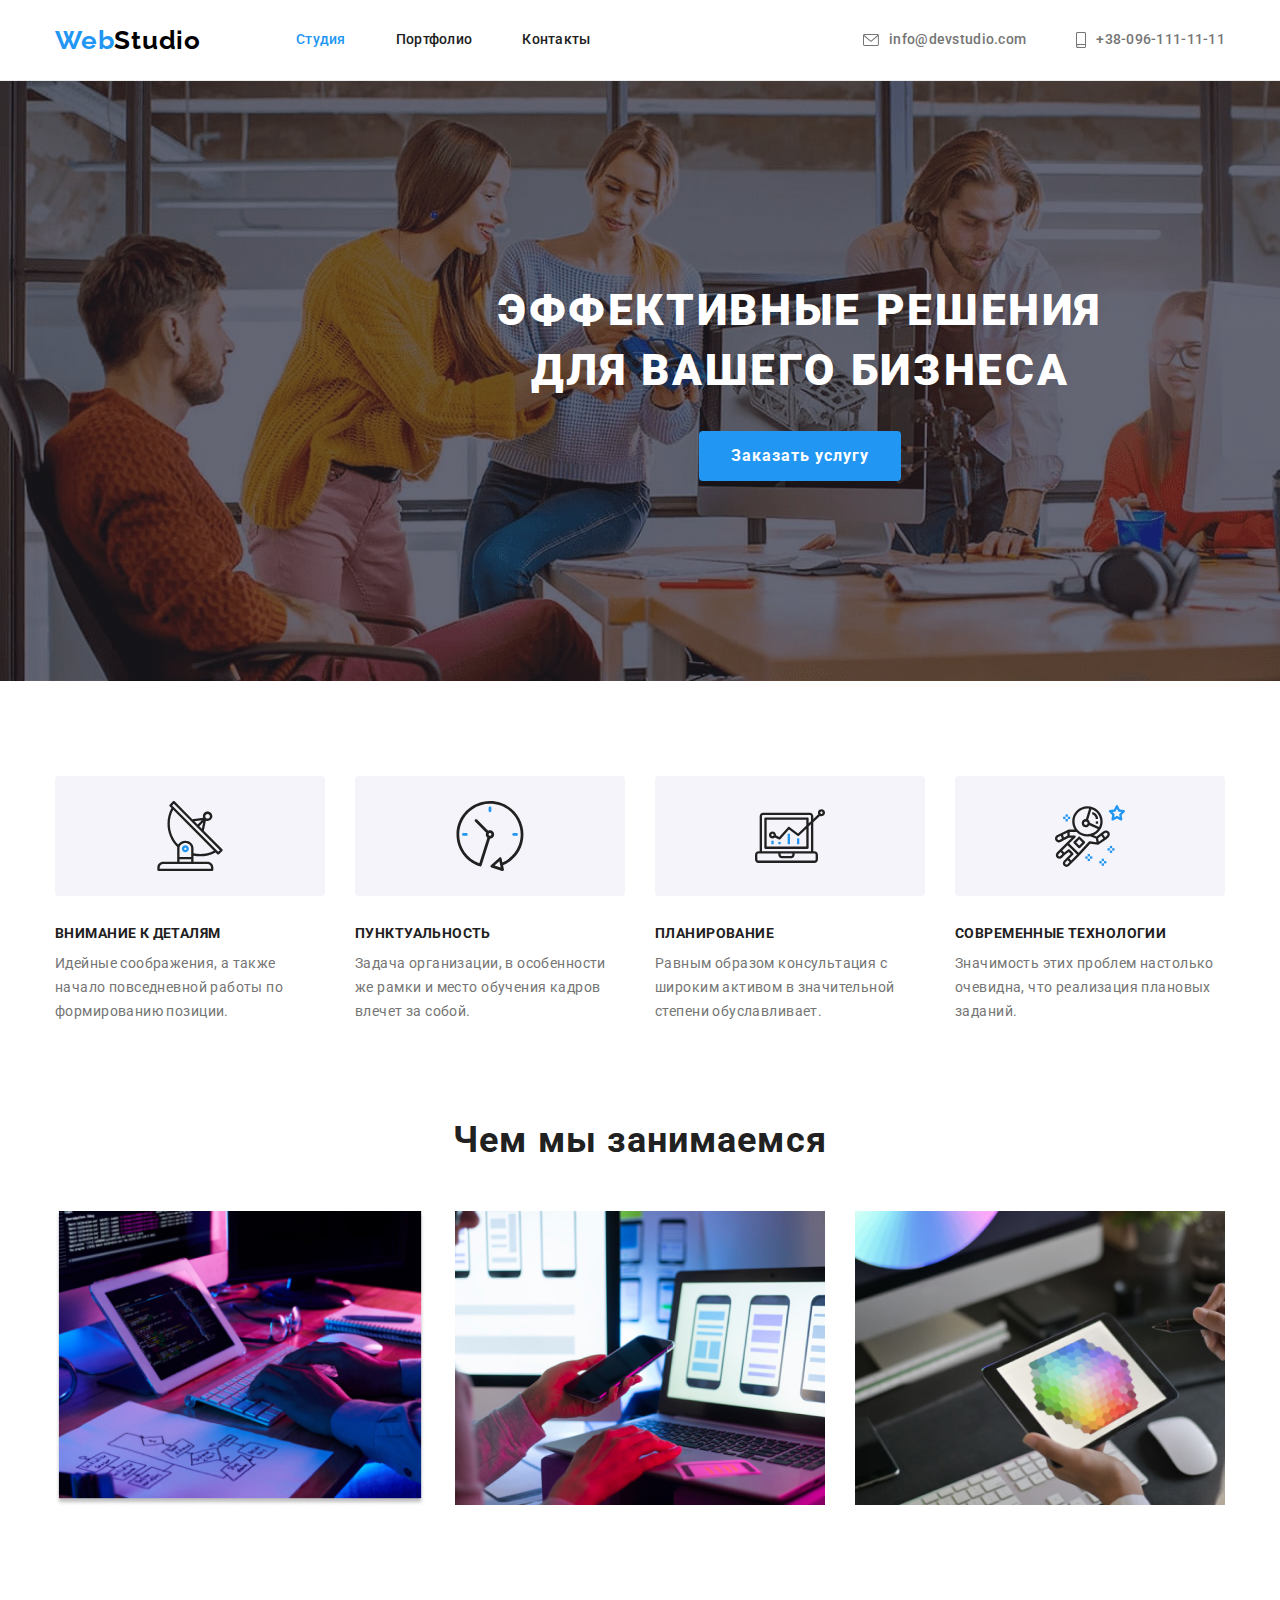
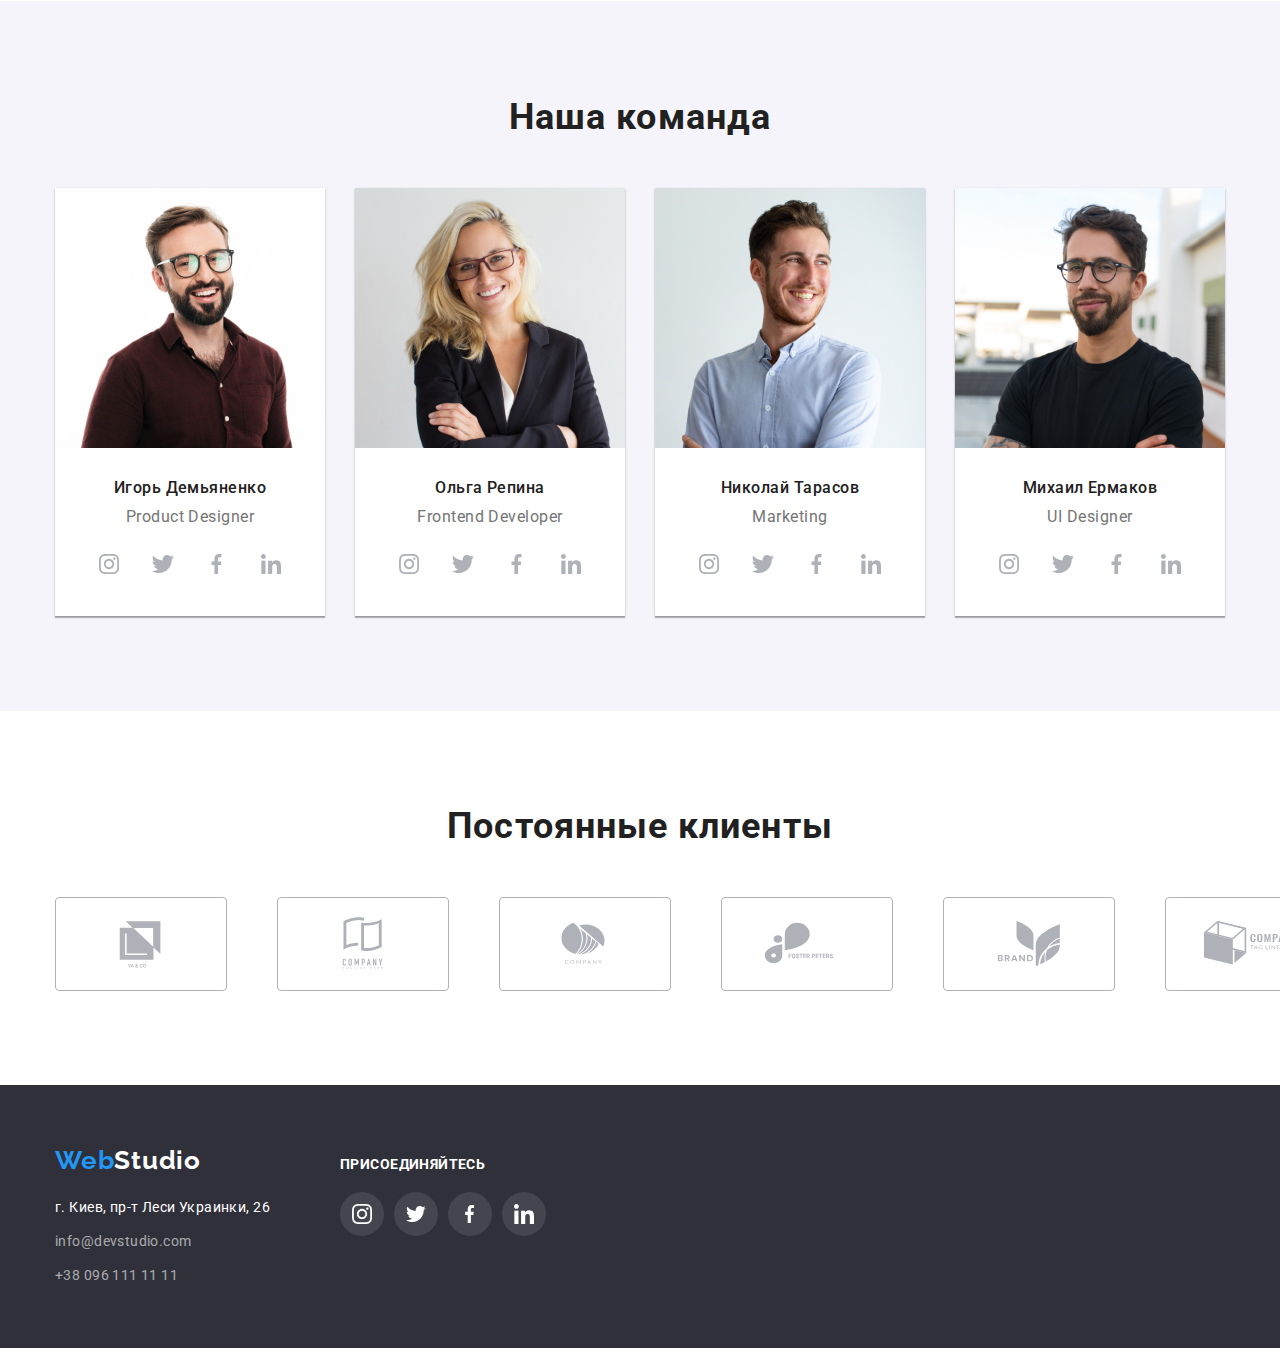
==== index.html @ 81ea701a "previous" ====
<!DOCTYPE html>
<html lang="ru">

<head>
    <meta charset="UTF-8" />
    <meta http-equiv="X-UA-Compatible" content="IE=edge" />
    <meta name="viewport" content="width=device-width, initial-scale-1.0" />

    <link rel="preconnect" href="https://fonts.googleapis.com">
    <link rel="preconnect" href="https://fonts.gstatic.com" crossorigin>
    <link href="https://fonts.googleapis.com/css2?family=Raleway:wght@700&family=Roboto:wght@400;500;700;900&display=swap"
        rel="stylesheet">

    <link rel="stylesheet" href="https://cdnjs.cloudflare.com/ajax/libs/modern-normalize/1.0.0/modern-normalize.min.css" />
    <link rel="stylesheet" href="./css/styles.css" />

    <title>WebStudio</title>
</head>

<body>
    <header class="container-nav">
        <!--Navigation-->
        <div class="container">
            <div class="flex-nav">
                <nav class="navigation">
                    <a class="header-logo link" href="./index.html" title="logo" target="_blank">
                        Web<span class="logo-second">Studio</span>
                    </a>
                    <ul class="header-menu list">
                        <li class="header-menu-item"><a class="header-menu-text link current" href="./index.html">
                                Студия
                            </a></li>
                        <li class="header-menu-item"><a class="header-menu-text link" href="./portfolio.html">
                                Портфолио
                            </a></li>
                        <li class="header-menu-item"><a class="header-menu-text link" href="#">
                                Контакты
                            </a></li>
                    </ul>
                </nav>
                <ul class="header-contacts list">
                    <li class="header-contacts-item">
                        <a class="header-contacts-item link" href="mailto:info@devstudio.com"> 
                            <svg class="header-contacts-item-img" height="12" width="16">
                            <use href="./images/icons/symbol-defs.svg#icon-post"></use>
                        </svg>
                            info@devstudio.com</a>
                    </li>
                    <li class="header-contacts-item">
                        <a class="header-contacts-item link" href="tell:+380961111111">
                            <svg class="header-contacts-item-img" height="16" width="10">
                            <use href="./images/icons/symbol-defs.svg#icon-smartphone"></use>
                        </svg>
                            +38-096-111-11-11</a>
                    </li>
                </ul>
            </div>
        </div>
    </header>

    <main>

        <!--First section-->
        <section class="first-section">
            <div class="container">
                <h1 class="main-title">
                    Эффективные решения для вашего бизнеса
                </h1>
                <div class="button-wrapper">
                    <button type="button" class="btn">Заказать услугу</button>
                </div>
            </div>
        </section>

        <!--Second section-->
        <section class="peculiarities">
            <div class="container-peculiarities container">
                <h2 class="visually-hidden">Особенности</h2>
                    <ul class="peculiarities-list list">
                        <li class="peculiarities-item">
                            <div class="peculiarities-item-fon">
                                <svg class="peculiarities-item-img" height="70" width="70">
                                    <use href="./images/icons/symbol-defs.svg#icon-group1-1"></use>
                                </svg>
                            </div>
                            <h3 class="peculiarities-item-title">Внимание к деталям</h3>
                            <p class="peculiarities-item-text">Идейные соображения, а также начало повседневной работы по формированию позиции.</p>
                        </li>
                        <li class="peculiarities-item">
                            <div class="peculiarities-item-fon">
                                <svg class="peculiarities-item-img" height="70" width="70">
                                    <use href="./images/icons/symbol-defs.svg#icon-group1-2"></use>
                                </svg>
                            </div>
                            <h3 class="peculiarities-item-title">Пунктуальность</h3>
                            <p class="peculiarities-item-text">Задача организации, в особенности же рамки и место обучения кадров влечет за собой.</p>
                        </li>
                        <li class="peculiarities-item">
                            <div class="peculiarities-item-fon">
                                <svg class="peculiarities-item-img" height="70" width="70">
                                    <use href="./images/icons/symbol-defs.svg#icon-group1-3"></use>
                                </svg>
                            </div>
                            <h3 class="peculiarities-item-title">Планирование</h3>
                            <p class="peculiarities-item-text">Равным образом консультация с широким активом в значительной степени обуславливает.</p>
                        </li>
                        <li class="peculiarities-item">
                            <div class="peculiarities-item-fon">
                                <svg class="peculiarities-item-img" height="70" width="70">
                                    <use href="./images/icons/symbol-defs.svg#icon-group1-4"></use>
                                </svg>
                            </div>
                            <h3 class="peculiarities-item-title">Современные технологии</h3>
                            <p class="peculiarities-item-text">Значимость этих проблем настолько очевидна, что реализация плановых заданий.</p>
                        </li>
                    </ul>
            </div>
        </section> 

        <!--Third section-->
        <section class="activity">
            <div class="container-activity container">
                <h2 class="activity-title">
                    Чем мы занимаемся
                </h2>
                <ul class="activity-list list">
                    <li class="activity-item"><img class="activity-item-img" src="./images/box1.jpg" alt="Разработка програмного обезпечения" width="370"></li>
                    <li class="activity-item"><img class="activity-item-img" src="./images/box2.jpg" alt="Разработка дизайна для мобильного приложения" width="370"></li>
                    <li class="activity-item"><img class="activity-item-img" src="./images/box3.jpg" alt="Работа с палитрой цветов" width="370"></li>
                </ul>
            </div>
        </section>

        <!--Forth section-->
        <section class="team">
            <div class="container-team container">
                <h2 class="team-title">
                    Наша команда
                </h2>
                <ul class="team-list list">
                    <li class="team-item">
                        <img class="team-item-img" src="./images/img0.jpg" alt="Игорь Демьяненко - Product Designer" width="270">
                        <div class="team-item-text">
                            <h3 class="team-item-name">Игорь Демьяненко</h3>
                            <p class="team-item-job" lang="en">Product Designer</p>
                            <ul class="team-item-soc-list list">
                                <li class="team-item-soc-item">
                                    <a class="team-item-soc-link link" href="">
                                        <svg class="team-item-soc-icon" widht="20" height="20">
                                            <use href="./images/icons/symbol-defs.svg#icon-instagram"></use>
                                        </svg>
                                    </a>
                                </li>
                                <li class="team-item-soc-item">
                                    <a class="team-item-soc-link link" href="">
                                        <svg class="team-item-soc-icon" widht="20" height="20">
                                            <use href="./images/icons/symbol-defs.svg#icon-twitter"></use>
                                        </svg>
                                    </a>
                                </li>
                                <li class="team-item-soc-item">
                                    <a class="team-item-soc-link link" href="">
                                        <svg class="team-item-soc-icon" widht="20" height="20">
                                            <use href="./images/icons/symbol-defs.svg#icon-facebook"></use>
                                        </svg>
                                    </a>
                                </li>
                                <li class="team-item-soc-item">
                                    <a class="team-item-soc-link link" href="">
                                        <svg class="team-item-soc-icon" widht="20" height="20">
                                            <use href="./images/icons/symbol-defs.svg#icon-linkedin"></use>
                                        </svg>
                                    </a>
                                </li>
                            </ul>  
                        </div>
                    </li>
                    <li class="team-item">
                        <img class="team-item-img" src="./images/img1.jpg" alt="Ольга Репина - Frontend Developer" width="270">
                        <div class="team-item-text">
                            <h3 class="team-item-name">Ольга Репина</h3>
                            <p class="team-item-job" lang="en">Frontend Developer</p>
                            <ul class="team-item-soc-list list">
                                <li class="team-item-soc-item">
                                    <a class="team-item-soc-link link" href="">
                                        <svg class="team-item-soc-icon" widht="20" height="20">
                                            <use href="./images/icons/symbol-defs.svg#icon-instagram"></use>
                                        </svg>
                                    </a>
                                </li>
                                <li class="team-item-soc-item">
                                    <a class="team-item-soc-link link" href="">
                                        <svg class="team-item-soc-icon" widht="20" height="20">
                                            <use href="./images/icons/symbol-defs.svg#icon-twitter"></use>
                                        </svg>
                                    </a>
                                </li>
                                <li class="team-item-soc-item">
                                    <a class="team-item-soc-link link" href="">
                                        <svg class="team-item-soc-icon" widht="20" height="20">
                                            <use href="./images/icons/symbol-defs.svg#icon-facebook"></use>
                                        </svg>
                                    </a>
                                </li>
                                <li class="team-item-soc-item">
                                    <a class="team-item-soc-link link" href="">
                                        <svg class="team-item-soc-icon" widht="20" height="20">
                                            <use href="./images/icons/symbol-defs.svg#icon-linkedin"></use>
                                        </svg>
                                    </a>
                                </li>
                            </ul>
                        </div>
                    </li>
                    <li class="team-item">
                        <img class="team-item-img" src="./images/img2.jpg" alt="Николай Тарасов - Marketing" width="270">
                        <div class="team-item-text">
                            <h3 class="team-item-name">Николай Тарасов</h3>
                            <p class="team-item-job" lang="en">Marketing</p>
                            <ul class="team-item-soc-list list">
                                <li class="team-item-soc-item">
                                    <a class="team-item-soc-link link" href="">
                                        <svg class="team-item-soc-icon" widht="20" height="20">
                                            <use href="./images/icons/symbol-defs.svg#icon-instagram"></use>
                                        </svg>
                                    </a>
                                </li>
                                <li class="team-item-soc-item">
                                    <a class="team-item-soc-link link" href="">
                                        <svg class="team-item-soc-icon" widht="20" height="20">
                                            <use href="./images/icons/symbol-defs.svg#icon-twitter"></use>
                                        </svg>
                                    </a>
                                </li>
                                <li class="team-item-soc-item">
                                    <a class="team-item-soc-link link" href="">
                                        <svg class="team-item-soc-icon" widht="20" height="20">
                                            <use href="./images/icons/symbol-defs.svg#icon-facebook"></use>
                                        </svg>
                                    </a>
                                </li>
                                <li class="team-item-soc-item">
                                    <a class="team-item-soc-link link" href="">
                                        <svg class="team-item-soc-icon" widht="20" height="20">
                                            <use href="./images/icons/symbol-defs.svg#icon-linkedin"></use>
                                        </svg>
                                    </a>
                                </li>
                            </ul>
                        </div>
                    </li>
                    <li class="team-item">
                        <img class="team-item-img" src="./images/img3.jpg" alt="Михаил Ермаков - UI Designer" width="270">
                        <div class="team-item-text">
                            <h3 class="team-item-name">Михаил Ермаков</h3>
                            <p class="team-item-job" lang="en">UI Designer</p>
                            <ul class="team-item-soc-list list">
                                <li class="team-item-soc-item">
                                    <a class="team-item-soc-link link" href="">
                                        <svg class="team-item-soc-icon" widht="20" height="20">
                                            <use href="./images/icons/symbol-defs.svg#icon-instagram"></use>
                                        </svg>
                                    </a>
                                </li>
                                <li class="team-item-soc-item">
                                    <a class="team-item-soc-link link" href="">
                                        <svg class="team-item-soc-icon" widht="20" height="20">
                                            <use href="./images/icons/symbol-defs.svg#icon-twitter"></use>
                                        </svg>
                                    </a>
                                </li>
                                <li class="team-item-soc-item">
                                    <a class="team-item-soc-link link" href="">
                                        <svg class="team-item-soc-icon" widht="20" height="20">
                                            <use href="./images/icons/symbol-defs.svg#icon-facebook"></use>
                                        </svg>
                                    </a>
                                </li>
                                <li class="team-item-soc-item">
                                    <a class="team-item-soc-link link" href="">
                                        <svg class="team-item-soc-icon" widht="20" height="20">
                                            <use href="./images/icons/symbol-defs.svg#icon-linkedin"></use>
                                        </svg>
                                    </a>
                                </li>
                            </ul>
                        </div>
                    </li>
                </ul>
            </div>
        </section>

        <!--Fifth dection-->
        <section class="clients">
            <div class="container-clients container">
                <h2 class="team-title">Постоянные клиенты</h2>
                <ul class="clients-list list">
                    <li class="clients-list-item">
                        <a class="clients-list-div" href="#">
                            <svg class="clients-list-img" width="106" height="60" >
                                <use href="./images/icons/symbol-defs.svg#icon-group2-1"></use>
                            </svg>
                        </a>
                    </li>
                    <li class="clients-list-item">
                        <a class="clients-list-div" href="#">
                            <svg class="clients-list-img" width="106" height="60">
                                <use href="./images/icons/symbol-defs.svg#icon-group2-2"></use>
                            </svg>
                        </a>
                    </li>
                    <li class="clients-list-item">
                        <a class="clients-list-div" href="#">
                            <svg class="clients-list-img" width="106" height="60">
                                <use href="./images/icons/symbol-defs.svg#icon-group2-3"></use>
                            </svg>
                        </a>
                    </li>
                    <li class="clients-list-item">
                        <a class="clients-list-div" href="#">
                            <svg class="clients-list-img" width="106" height="60">
                                <use href="./images/icons/symbol-defs.svg#icon-group2-4"></use>
                            </svg>
                        </a>
                    </li>
                    <li class="clients-list-item">
                        <a class="clients-list-div" href="#">
                            <svg class="clients-list-img" width="106" height="60">
                                <use href="./images/icons/symbol-defs.svg#icon-group2-5"></use>
                            </svg>
                        </a>
                    </li>
                    <li class="clients-list-item">
                        <a class="clients-list-div" href="#">
                            <svg class="clients-list-img" width="106" height="60">
                                <use href="./images/icons/symbol-defs.svg#icon-group2-6"></use>
                            </svg>
                        </a>
                    </li>
                </ul>
            </div>
        </section>
    </main>

    <footer class="footer">
        <div class="container-footer container">
            <div class="footer-main">
                <a class="footer-logo link" href="index.html" title="logo" target="_blank">Web<span class="logo-second-footer link">Studio</span> </a>
                <address class="footer-list">
                    <p class="footer-address">г. Киев, пр-т Леси Украинки, 26</p>
                    <ul class="footer-contacts list">
                        <li  class="footer-contacts-item"><a class="footer-contacts-item-text link" href="mailto:info@devstudio.com">info@devstudio.com</a></li>
                        <li  class="footer-contacts-item"><a class="footer-contacts-item-text link" href="tell:+380961111111">+38 096 111 11 11</a></li>
                    </ul>
                </address>
            </div>
            <div class="footer-social">
                <p class="footer-social-title">присоединяйтесь</p>
                <ul class="footer-soc-list list">
                    <li class="footer-soc-item">
                        <a class="footer-soc-link link" href="#">
                            <svg class="footer-soc-icon" width="20" height="20">
                                <use href="./images/icons/symbol-defs.svg#icon-instagram"></use>
                            </svg>
                        </a>
                    </li>
                    <li class="footer-soc-item">
                        <a class="footer-soc-link link" href="#">
                            <svg class="footer-soc-icon" width=" 20" height="20">
                                        <use href=" ./images/icons/symbol-defs.svg#icon-twitter"></use>
                            </svg>
                        </a>
                    </li>
                    <li class="footer-soc-item">
                        <a class="footer-soc-link link" href="">
                            <svg class="footer-soc-icon" width="10" height="20">
                                <use href="./images/icons/symbol-defs.svg#icon-facebook"></use>
                            </svg>
                        </a>
                    </li>
                    <li class="footer-soc-item">
                        <a class="footer-soc-link link" href="">
                            <svg class="footer-soc-icon" width="20" height="20">
                                <use href="./images/icons/symbol-defs.svg#icon-linkedin"></use>
                            </svg>
                        </a>
                    </li>
                </ul>
            </div>
        </div>
    </footer>

</body>
</html>
---- css/styles.css ----
:root {
  --focus-color-blue: #2196F3;
  --color-dark-212121: #212121;
  --color-grey-757575: #757575;
  --color-blak-000000: #000;
  --color-dark-2f303a: #2F303A;
  --color-white-ffffff: #fff;
  --color-light-f5f4fa: #F5F4FA;
  --color-lifgt-rgba: rgba(255, 255, 255, 0.6);

}

body {
  font-family: Roboto, sans-serif;
  font-size: 14px;
  color: var(--color-dark-212121);
  background-color: var(--color-white-ffffff);
}

*,
*::before,
*::after {
  box-sizing: border-box;
}

.link {
  text-decoration: none;
  font-family: inherit;
  display: inline-block;
}

.list {
  list-style: none;
  padding-inline-start: 0;
  margin: 0;
}

.visually-hidden {
  position: absolute;
  white-space: nowrap;
  width: 1px;
  height: 1px;
  overflow: hidden;
  border: 0;
  padding: 0;
  clip: rect(0 0 0 0);
  clip-path: inset(50%);
  margin: -1px;
}

.container {
  width: 1200px;
  padding-left: 15px;
  padding-right: 15px;
  margin: 0 auto;
}

/* ---header---*/

.container-nav {
  border-bottom: 1px solid rgba(236, 236, 236, 1);
}

.flex-nav {
  height: 80px;
  display: flex;
  flex-direction: row;
  justify-content: space-between;
}

.navigation {
  display: flex;
  flex-direction: row;
  justify-content: space-evenly;
  align-items: center;
}

.header-logo {
  font-family: "Raleway", sans-serif;
  font-weight: 700;
  font-size: 26px;
  line-height: 1.19;
  letter-spacing: 0.03em;
  color: var(--focus-color-blue);

  padding: 24px 0;
  margin-right: 95px;
}

.logo-second,
.logo-second-footer {
  font-family: "Raleway", sans-serif;
  font-weight: 700;
  font-size: 26px;
  line-height: 1.19;
  letter-spacing: 0.03em;
  color: var(--color-blak-000000);
}

.header-menu {
  display: flex;
}

.header-menu-item {
  margin-left: 50px;

}

.header-menu-item:first-child {
  margin-left: 0;
}

.header-menu-text {
  font-weight: 500;
  font-size: 14px;
  line-height: 1.14;
  letter-spacing: 0.02em;
  color: var(--color-dark-212121);
  padding: 32px 0;
}

.header-contacts {
  display: flex;
  align-items: center;
}

.header-contacts-item {
  font-weight: 500;
  font-size: 14px;
  line-height: 1.14;
  letter-spacing: 0.02em;
  color: var(--color-grey-757575);
  padding: 32px 0;;

  flex-direction: row;
  justify-content: end;
  margin-right: 50px;
  /* padding-bottom: 0; */
}

.header-contacts-item:last-child {
  margin-right: 0;
  display: flex;
  flex-direction: row;
  align-items: center;
}

.current {
  color: var(--focus-color-blue);
}

.header-contacts-item:hover,
.header-contacts-item:focus,
.header-menu-text:hover,
.header-menu-text:focus {
  color: var(--focus-color-blue);
}

.header-contacts-item-img{
  /* display: inline-block; */
  fill: currentColor;
  margin-right: 10px;
}


/* ---first section---*/
.first-section {
  width: 1600px;
  background-color: var(--color-dark-2f303a);
  background-image: linear-gradient(
    rgba(47, 48, 58, 0.4), 
    rgba(47, 48, 58, 0.4)),
    url('../images/background.jpg');
  background-repeat: no-repeat;
  background-position: center;
  background-size: cover; 
  padding: 200px 0; 
  margin: 0 auto;
  flex-grow: 1; 
}

.main-title {
  font-weight: 900;
  font-size: 44px;
  line-height: 1.36;
  text-align: center;
  letter-spacing: 0.06em;
  text-transform: uppercase;
  color: var(--color-white-ffffff);
  width: 700px;

  margin: 0 auto;
  margin-bottom: 30px;
}

.button-wrapper {
  display: flex;
  justify-content: center;
}

.btn {
  background-color: var(--focus-color-blue);
  color: var(--color-white-ffffff);
  font-family: Roboto;
  font-weight: 700;
  font-size: 16px;
  line-height: 1.88;
  align-items: center;
  text-align: center;
  letter-spacing: 0.06em;
  cursor: pointer;
  min-width: 200px;
  border: transparent;
  border-radius: 4px;

  padding: 10px 32px;
}

/* ---second section---*/

.peculiarities {
  padding-top: 95px;
  padding-bottom: 95px;

}

/*.container-peculiarities {

}*/

.peculiarities-list {
  margin: 0;
  padding: 0;
  display: flex;
}

.peculiarities-item {
  width: 270px;
  margin-right: 30px;
}

.peculiarities-item:last-child {
  margin-right: 0;
}

.peculiarities-item-fon{
  width: 270px;
  height: 120px;
  background: #F5F4FA;
  border-radius: 4px;
  margin-bottom: 30px;
  display: flex;
  justify-content: center;
  align-items: center;
}

.peculiarities-item-img{
  fill: var(--color-dark-212121);
}

.peculiarities-item-title {
  font-weight: 700;
  font-size: 14px;
  line-height: 1.14;
  letter-spacing: 0.03em;
  text-transform: uppercase;
  margin-bottom: 10px;
  margin-top: 0;
}

.peculiarities-item-text {
  font-size: 14px;
  line-height: 1.71;
  letter-spacing: 0.03em;
  color: var(--color-grey-757575);
  margin: 0;
}

/* ---third section---*/

.activity {
  padding-top: 95px;
  padding-bottom: 95px;
  padding-top: 0;
}

/*.container-activity{

}*/

.activity-title {
  font-weight: 700;
  font-size: 36px;
  line-height: 42px;
  text-align: center;
  letter-spacing: 0.03em;

  margin-top: 0;
  margin-bottom: 50px;
}

.activity-list {
  margin: 0;
  padding: 0;
  display: flex;
}

.activity-item {
  width: 370px;
  margin-right: 30px;
}

.activity-item:last-child {
  margin-right: 0;
}

.activity-item-img {
  display: block;
  max-width: 100%;
  height: auto;
}

/* ---forth section---*/

.team {
  background-color: var(--color-light-f5f4fa);
  padding-top: 95px;
  padding-bottom: 95px;
}

/* .container-team{
  
} */

.team-title {
  font-weight: 700;
  font-size: 36px;
  line-height: 1.17;
  text-align: center;
  letter-spacing: 0.03em;

  margin: 0 auto;
  margin-bottom: 50px;
}

.team-list {
  padding-inline-start: 0;
  display: flex;
}

.team-item {
  background-color: var(--color-white-ffffff);
  box-shadow: 0px 1px 3px rgba(0, 0, 0, 0.12),
    0px 1px 1px rgba(0, 0, 0, 0.14),
    0px 2px 1px rgba(0, 0, 0, 0.2);
  
  flex-basis: calc((100%-3*30px)/4);
  margin-right: 30px;
  /* padding-bottom: 30px; */
}

.team-item:last-child {
  margin-right: 0;
}

.team-item-img {
  display: block;
  max-width: 100%;
  height: auto;
} 

.team-item-text{
  display: block;
  padding: 30px 0;
  border-radius: 0px 0px 4px 4px;
}

.team-item-name {
  font-weight: 500;
  font-size: 16px;
  line-height: 19px;
  /* identical to box height */
  text-align: center;
  letter-spacing: 0.03em;

  margin: 0 0 10px 0;
}

.team-item-job {
  font-size: 16px;
  line-height: 19px;
  /* identical to box height */
  text-align: center;
  letter-spacing: 0.03em;
  color: var(--color-grey-757575);

  /*padding: 0 0 30px 0;*/
  margin: 0 0 16px 0;
}

.team-item-soc-list{
  display: flex;
  justify-content: center;
}

/* .team-item-soc-item{

} */

.team-item-soc-item + .team-item-soc-item{
  margin-left: 10px;
}

.team-item-soc-link {
  width: 44px;
  height: 44px;
  border-radius: 50%;
  display: flex;
  justify-content: center;
  align-items: center;
  color: #AFB1B8;
}

.team-item-soc-icon{
  fill: currentColor;
}

.team-item-soc-link:hover,
.team-item-soc-link:focus{
  background-color: var(--focus-color-blue);
  color: var(--color-white-ffffff);
}

/* ---clients--- */

.clients{
  padding: 94px 0;
}

.container-clients{

}

.clients-list{
  display: flex;
  justify-content: space-between;
  
}

.clients-list-item{
  display: inline-block;
  
  border: 1px solid #AFB1B8;
  border-radius: 4px;
  color: #AFB1B8;
}

.clients-list-item + .clients-list-item{
  margin-left: 50px;  
}

.clients-list-div{
  width: 170px;
  height: 92px;
  display: flex; 
  justify-content: center;
  /* display: inline-flex; */
  align-items: center;
  color: currentColor
}

.clients-list-img{
  fill: currentColor;
}

.clients-list-item:hover,
.clients-list-item:focus,
.clients-list-div:hover,
.clients-list-div:focus{
  color: var(--focus-color-blue);
  border: 1px solid var(--focus-color-blue);
}

/* ---footer section---*/

.footer {
  background-color: #2F303A;
  padding-top: 60px;
  padding-bottom: 60px;
}

.container-footer{
  display: flex;
  align-items: baseline;
  /* justify-self: flex-start; */
}

.footer-main{
  margin-right: 70px;
}

.footer-logo {
  font-family: "Raleway", sans-serif;
  font-weight: 700;
  font-size: 26px;
  line-height: 1.19;
  letter-spacing: 0.03em;
  color: var(--focus-color-blue);
}

.logo-second-footer {
  color: var(--color-white-ffffff);
}

.footer-list {
  font-style: normal;
  margin-top: 20px;
}

.footer-address {
  font-size: 14px;
  line-height: 1.71;
  letter-spacing: 0.03em;
  color: var(--color-white-ffffff);
  margin-top: 0;
  margin-bottom: 10px;
}

.footer-contacts {
  margin: 0;
  padding: 0;
}

.footer-contacts-item:not(:last-child) {
  margin-bottom: 10px;
}

.footer-contacts-item-text {
  display: inline-block;
  font-size: 14px;
  line-height: 1.71;
  letter-spacing: 0.03em;
  color: var(--color-lifgt-rgba);
}

.footer-contacts-item-text:hover,
.footer-contacts-item-text:focus {
  color: var(--focus-color-blue);
}

.footer-social-title{
  font-weight: 700;
  font-size: 14px;
  line-height: 16px;
  letter-spacing: 0.03em;
  text-transform: uppercase;
  color: #FFFFFF;
  margin: 0 0 20px 0;
}

.footer-soc-list{
  display: flex;
}

/* .footer-soc-item{

} */

.footer-soc-item + .footer-soc-item{
  padding: 0;
  margin: 0 0 0 10px;
}

.footer-soc-link{
  width: 44px;
  height: 44px;
  background: rgba(255, 255, 255, 0.1);
  border-radius: 50%;
  display: flex;
  justify-content: center;
  align-items: center;
}

.footer-soc-link:hover,
.footer-soc-link:focus{
  background-color: var(--focus-color-blue);
}

.footer-soc-icon{
  fill: #ffffff;
}

/* ---portfolio section---*/

.portf {
  padding-top: 95px;
  padding-bottom: 95px;
}

/*.container-portf{

}*/

.portf-list1 {
  margin-top: 0;
  margin-bottom: 50px;
  display: flex;
  justify-content: center;
}

.portf-list1-item {
  margin-right: 8px;
}

.portf-list1-item:last-child {
  margin-right: 0;
}

.portf-btn {
  font-family: inherit;
  font-weight: 500;
  font-size: 16px;
  line-height: 26px;
  /* identical to box height, or 162% */
  text-align: center;
  letter-spacing: 0.03em;
  background: var(--color-light-f5f4fa);
  border: 0;
  border-radius: 4px;
  border-color: transparent;
  cursor: pointer;
  padding: 6px 22px;
}

.portf-btn:focus,
.portf-btn:hover {
  color: var(--color-white-ffffff);
  background: var(--focus-color-blue);
  box-shadow: 0px 3px 1px rgba(0, 0, 0, 0.1),
  0px 1px 2px rgba(0, 0, 0, 0.08),
  0px 2px 2px rgba(0, 0, 0, 0.12);
}

.port-btn-current{
  color: var(--color-white-ffffff);
  background-color: var(--focus-color-blue);
}

.portf-list2 {
  display: flex;
  flex-wrap: wrap;
  margin: -15px;
}

.portf-list-item {
  width: 370px;
  margin: 15px;
  flex-basis: calc((100% - 3 * 30px) / 4);
}

.portf-list-item:focus,
.portf-list-item:hover,
.portf-list-link:hover,
.portf-list-link:focus{
  box-shadow: 0px 1px 1px rgba(0, 0, 0, 0.12),
  0px 4px 4px rgba(0, 0, 0, 0.06),
  1px 4px 6px rgba(0, 0, 0, 0.16);
}

.portf-list-item-img{
  display: block;
} 

.portf-list-item-text {
  padding: 20px 24px;
  border-bottom: rgba(238, 238, 238, 1) solid 1px;
  border-left: rgba(238, 238, 238, 1) solid 1px;
  border-right: rgba(238, 238, 238, 1) solid 1px;
}

.portf-list-item-title {
  font-weight: 700;
  font-size: 18px;
  line-height: 36px;
  /* identical to box height, or 200% */
  letter-spacing: 0.06em;
  color: var(--color-dark-212121);
  margin: 0 0 5px 0;
}

.portf-list-item-btn {
  font-size: 16px;
  line-height: 30px;
  /* identical to box height, or 188% */
  letter-spacing: 0.03em;
  color: var(--color-grey-757575);
  margin: 0;
}
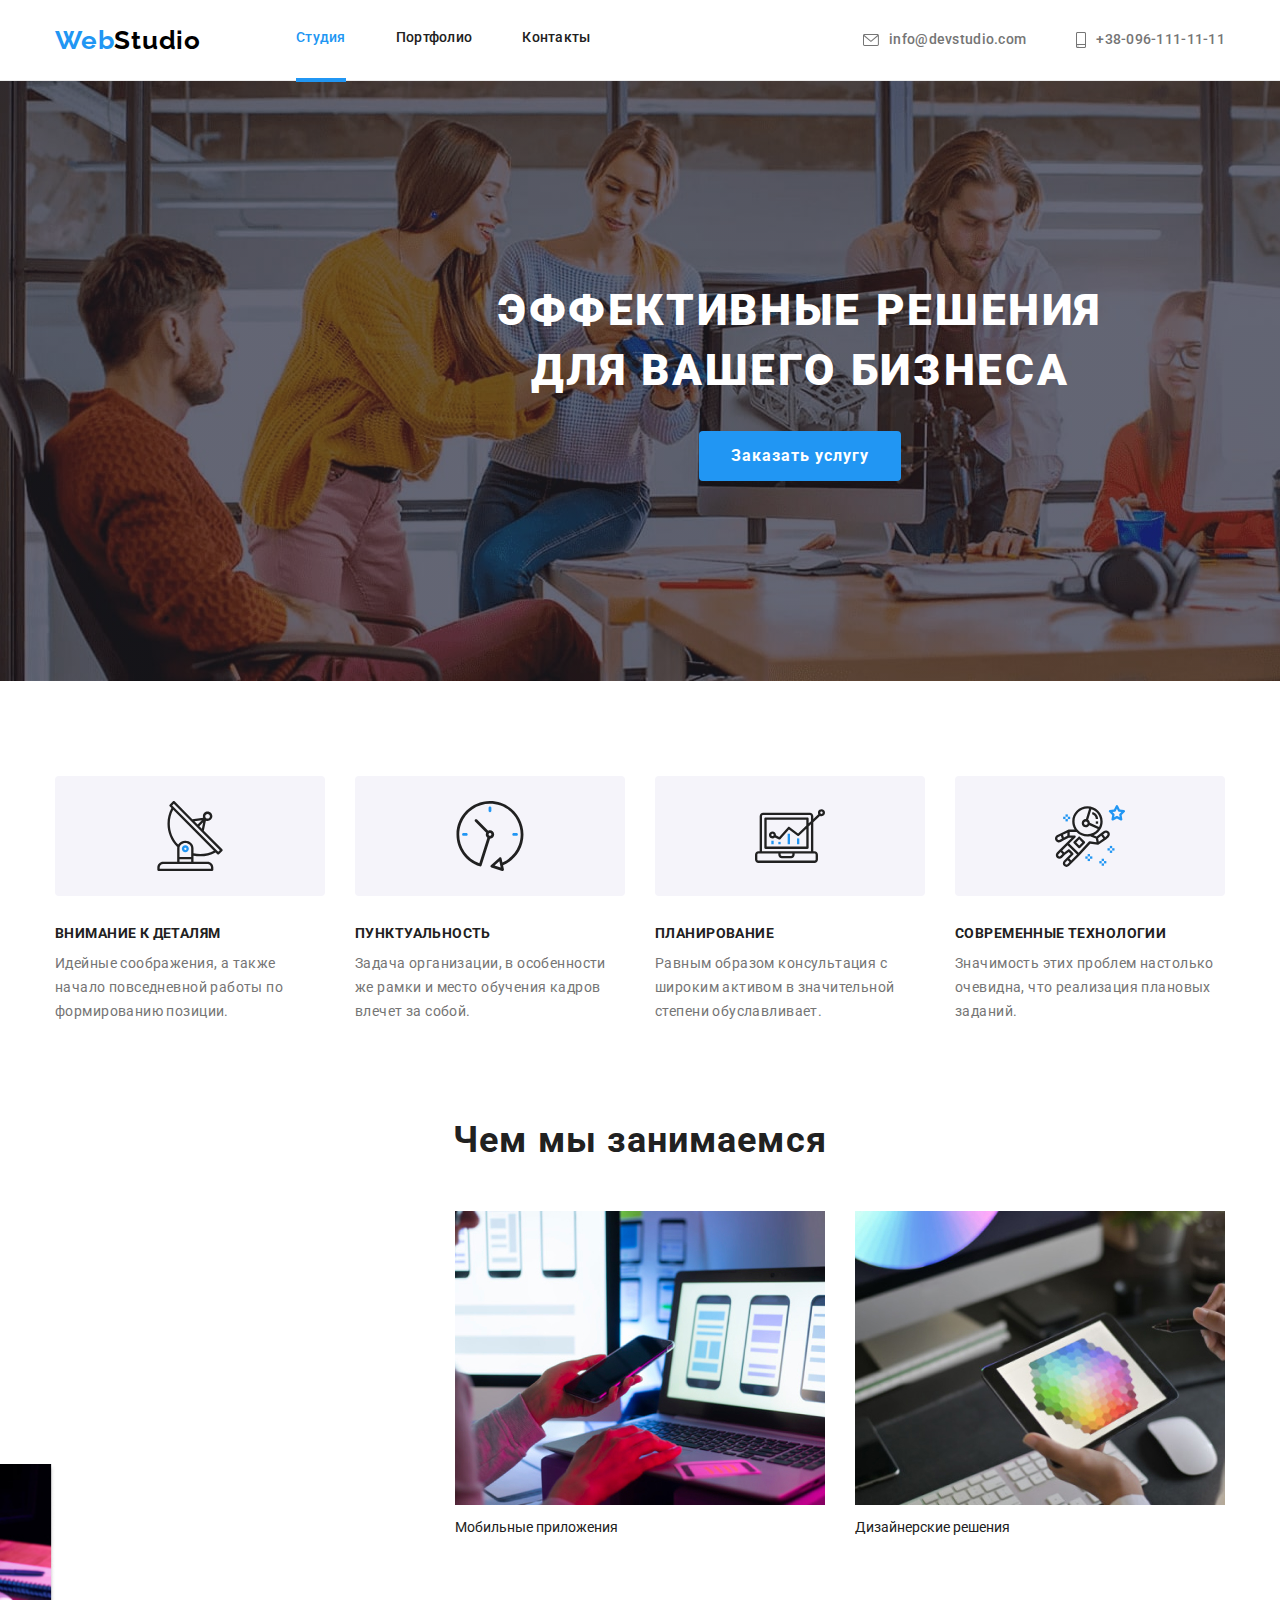
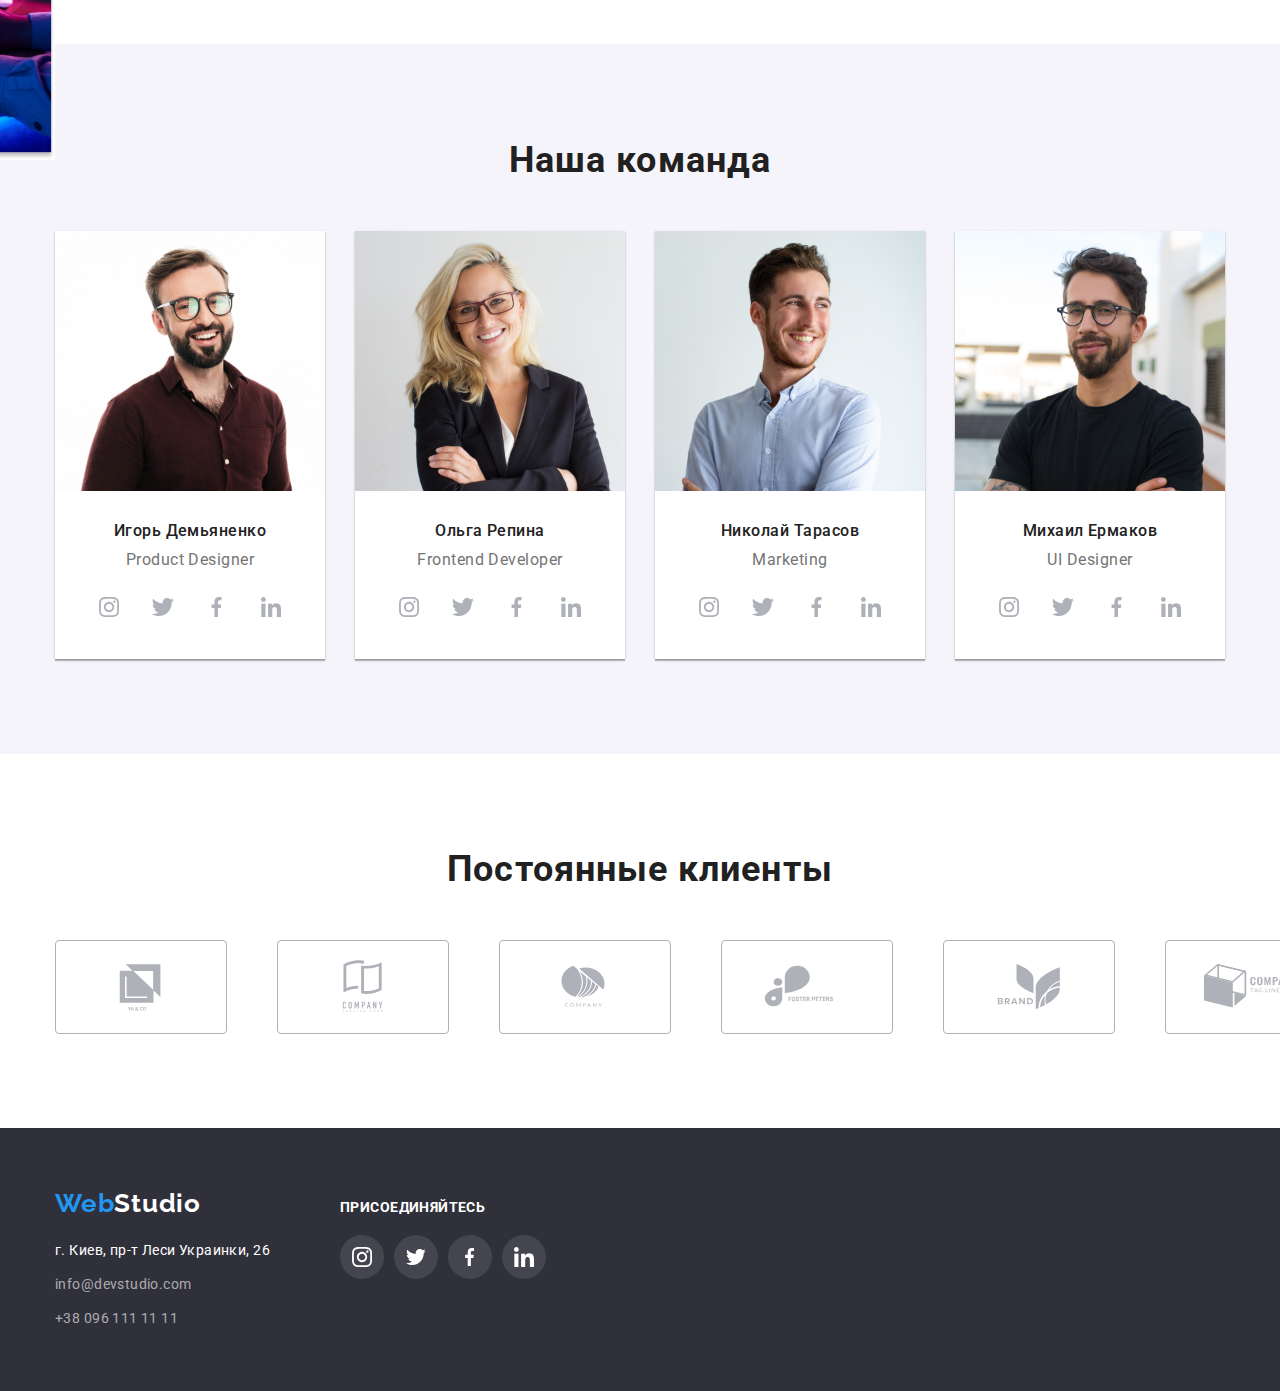
==== commit 86a4c34e: "not correct overlay" ====
--- a/index.html
+++ b/index.html
@@ -27,7 +27,7 @@
                         Web<span class="logo-second">Studio</span>
                     </a>
                     <ul class="header-menu list">
-                        <li class="header-menu-item"><a class="header-menu-text link current" href="./index.html">
+                        <li class="header-menu-item"><a class="header-menu-text link current line" href="./index.html">
                                 Студия
                             </a></li>
                         <li class="header-menu-item"><a class="header-menu-text link" href="./portfolio.html">
@@ -124,9 +124,20 @@
                     Чем мы занимаемся
                 </h2>
                 <ul class="activity-list list">
-                    <li class="activity-item"><img class="activity-item-img" src="./images/box1.jpg" alt="Разработка програмного обезпечения" width="370"></li>
-                    <li class="activity-item"><img class="activity-item-img" src="./images/box2.jpg" alt="Разработка дизайна для мобильного приложения" width="370"></li>
-                    <li class="activity-item"><img class="activity-item-img" src="./images/box3.jpg" alt="Работа с палитрой цветов" width="370"></li>
+                    <li class="activity-item">
+                        <div class="activity-overlay">
+                            <img class="activity-item-img" src="./images/box1.jpg" alt="Разработка програмного обезпечения" width="370">
+                            <p class="activity-item-text">Десктопные приложения</p>
+                        </div>
+                    </li>
+                    <li class="activity-item">
+                        <img class="activity-item-img" src="./images/box2.jpg" alt="Разработка дизайна для мобильного приложения" width="370">
+                        <p class="activity-item-text">Мобильные приложения</p>
+                    </li>
+                    <li class="activity-item">
+                        <img class="activity-item-img" src="./images/box3.jpg" alt="Работа с палитрой цветов" width="370">
+                        <p class="activity-item-text">Дизайнерские решения</p>
+                    </li>
                 </ul>
             </div>
         </section>
--- a/css/styles.css
+++ b/css/styles.css
@@ -147,6 +147,10 @@
 
 .current {
   color: var(--focus-color-blue);
+}
+
+.line{
+  border-bottom: 4px solid var(--focus-color-blue);
 }
 
 .header-contacts-item:hover,
@@ -306,6 +310,7 @@
 }
 
 .activity-item {
+  position: relative;
   width: 370px;
   margin-right: 30px;
 }
@@ -315,10 +320,59 @@
 }
 
 .activity-item-img {
+  position: relative;
   display: block;
   max-width: 100%;
   height: auto;
 }
+
+/*.activity-item-img:hover,
+.activity-item-img:focus{
+  position: absolute;
+
+
+   transition: ; 
+}*/
+
+.activity-item:hover .activity-overlay,
+.activity-item:focus .activity-overlay{
+  transform: translatex(0);
+}
+
+.activity-overlay {
+  position: absolute;
+  bottom: 0;
+  left: 0;
+  width: 100%;
+  height: 25%;
+  background-color: rgba(47, 48, 58, 0.8);;
+
+  transform: translatex(-100%);
+  transition: transform 250ms ease;
+}
+
+.overlay>p {
+  margin: 0;
+  padding: 0;
+  
+  font-weight: 700;
+  font-size: 14px;
+  line-height: 16px;
+  text-align: center;
+  letter-spacing: 0.03em;
+  text-transform: uppercase;
+  
+  color: #FFFFFF;
+}
+
+.overlay code {
+  display: inline-block;
+  padding: 2px 4px;
+  border-radius: 2px;
+  background-color: #fff;
+  color: #2a2a2a;
+}
+
 
 /* ---forth section---*/
 
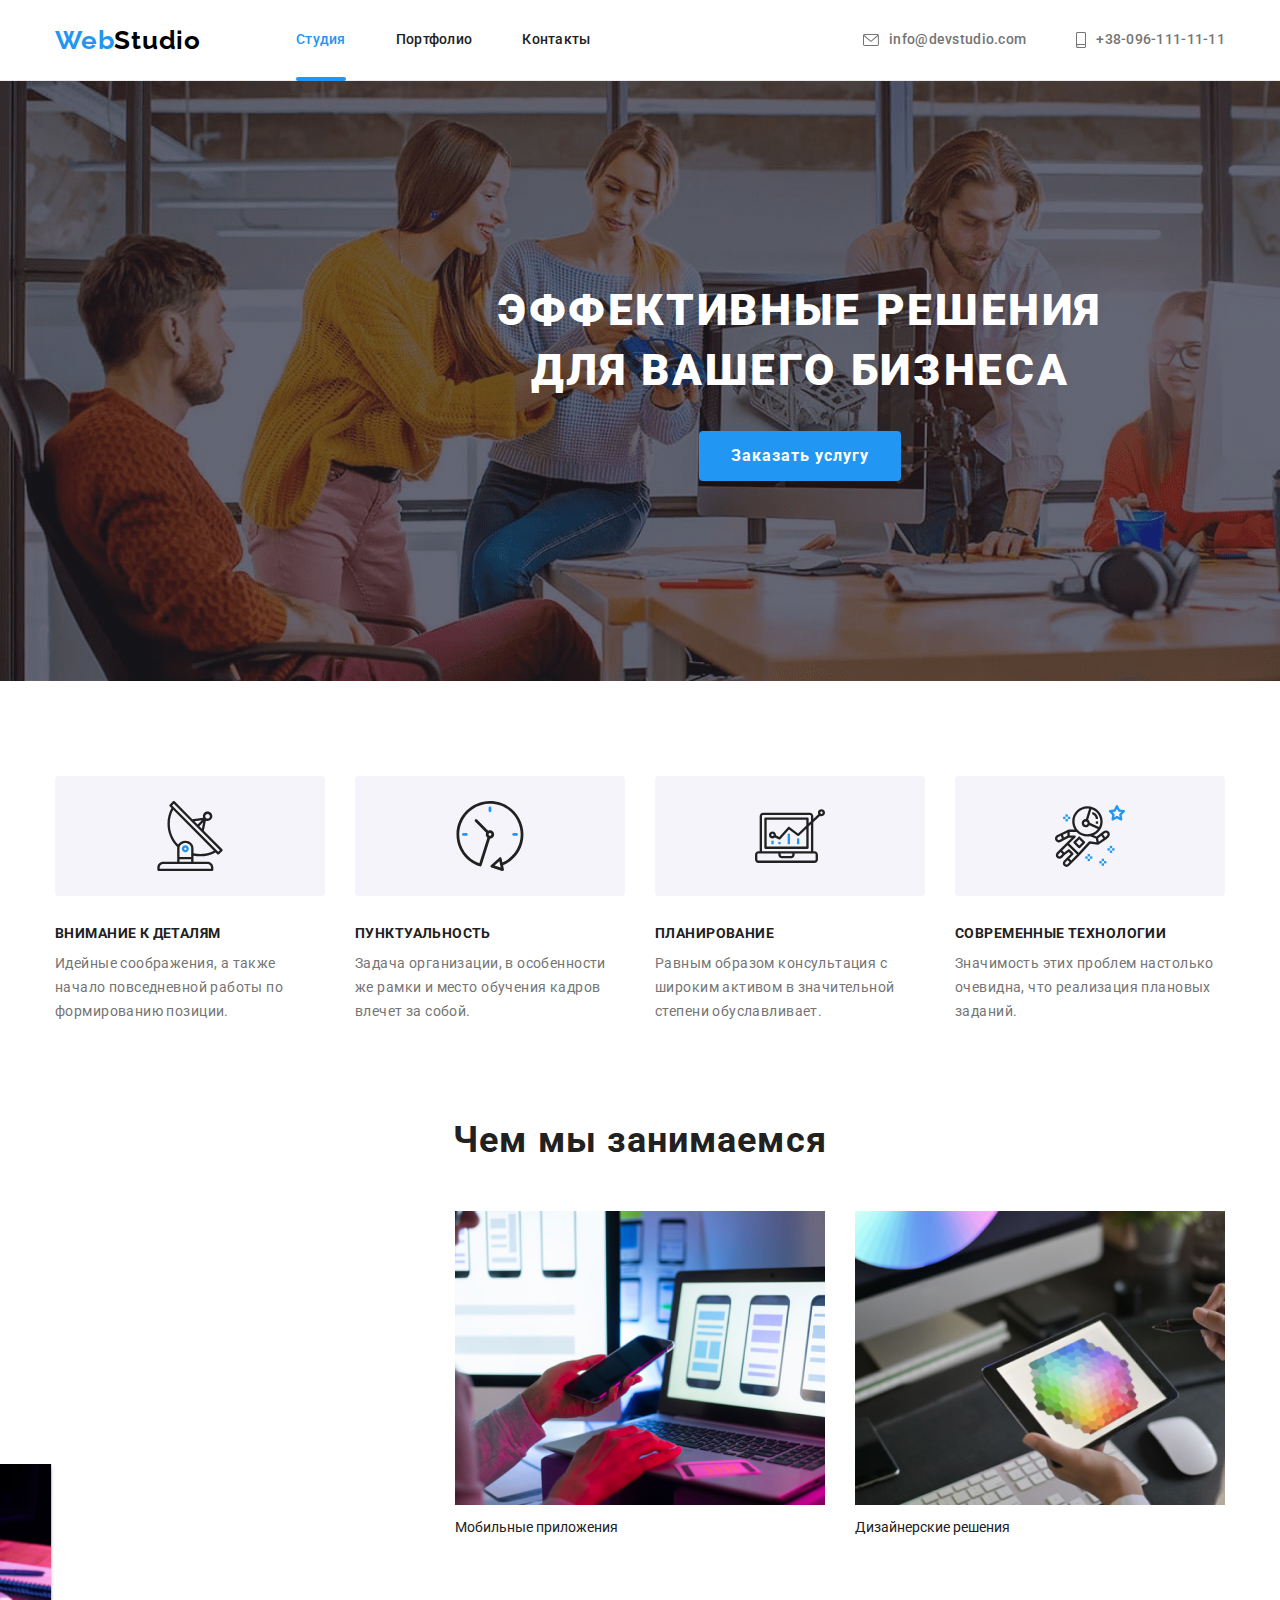
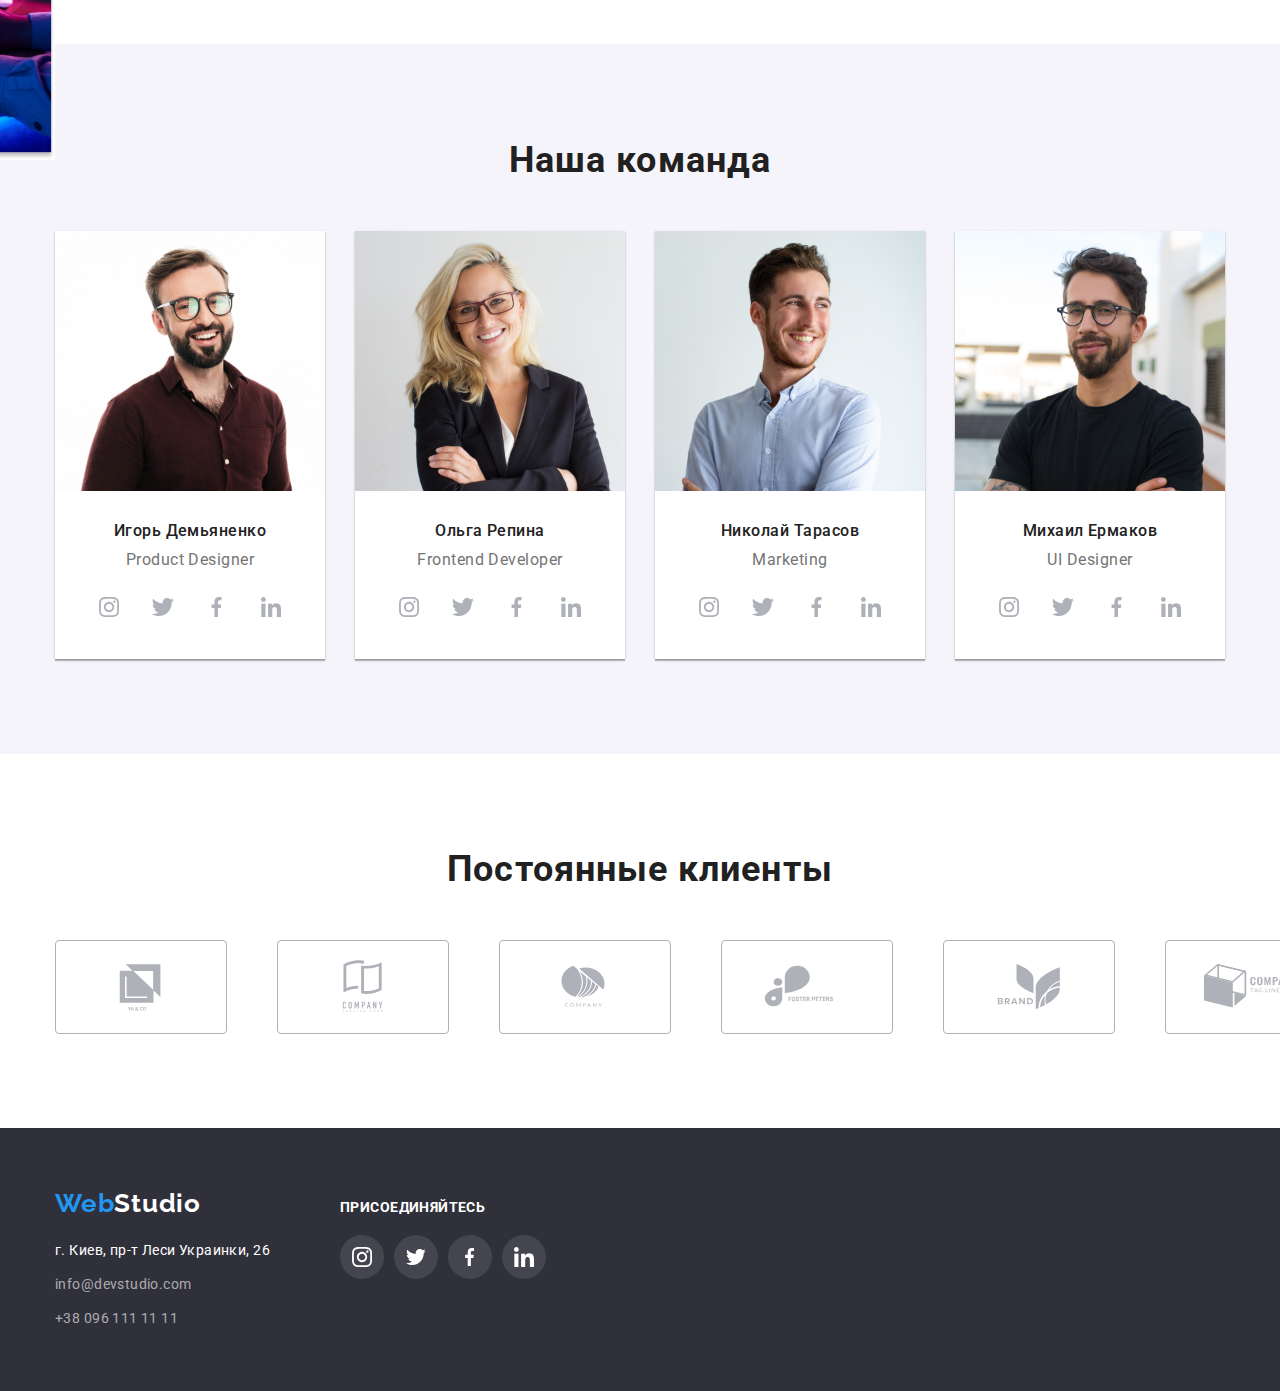
==== commit 7b60ad7e: "transition for focus and hover" ====
--- a/index.html
+++ b/index.html
@@ -27,7 +27,7 @@
                         Web<span class="logo-second">Studio</span>
                     </a>
                     <ul class="header-menu list">
-                        <li class="header-menu-item"><a class="header-menu-text link current line" href="./index.html">
+                        <li class="header-menu-item"><a class="header-menu-text link current header-menu-text-line" href="./index.html">
                                 Студия
                             </a></li>
                         <li class="header-menu-item"><a class="header-menu-text link" href="./portfolio.html">
--- a/css/styles.css
+++ b/css/styles.css
@@ -1,5 +1,5 @@
 :root {
-  --focus-color-blue: #2196F3;
+  --focus-color-blue: #2196f3;
   --color-dark-212121: #212121;
   --color-grey-757575: #757575;
   --color-blak-000000: #000;
@@ -111,13 +111,41 @@
 }
 
 .header-menu-text {
+  position: relative;
   font-weight: 500;
   font-size: 14px;
   line-height: 1.14;
   letter-spacing: 0.02em;
   color: var(--color-dark-212121);
   padding: 32px 0;
-}
+  /* visibility: hidden; */
+
+  transition: color 250ms cubic-bezier(0.4, 0, 0.2, 1);
+}
+
+.current::after{
+  content: ' ';
+
+  position: absolute;
+  bottom: -1px;
+  left: 0;
+  
+  display: block;
+  width: 100%;
+  height: 4px;
+  border-radius: 2px;
+  background-color: var(--focus-color-blue); 
+
+  transform: scaleX(1);
+  /* transform: scaleX(0); */
+  transform-origin: bottom left;
+
+  /*transition: transform 250ms linear;*/
+}
+
+/* .header-menu-text:hover::after{
+  transform: scaleX(1);
+} */
 
 .header-contacts {
   display: flex;
@@ -136,6 +164,8 @@
   justify-content: end;
   margin-right: 50px;
   /* padding-bottom: 0; */
+
+  transition: color 250ms cubic-bezier(0.4, 0, 0.2, 1);
 }
 
 .header-contacts-item:last-child {
@@ -147,10 +177,6 @@
 
 .current {
   color: var(--focus-color-blue);
-}
-
-.line{
-  border-bottom: 4px solid var(--focus-color-blue);
 }
 
 .header-contacts-item:hover,
@@ -472,7 +498,12 @@
   display: flex;
   justify-content: center;
   align-items: center;
+
   color: #AFB1B8;
+  background-color: inherit;
+
+  transition: background-color 250ms cubic-bezier(0.4, 0, 0.2, 1),
+    color 250ms cubic-bezier(0.4, 0, 0.2, 1);
 }
 
 .team-item-soc-icon{
@@ -507,6 +538,9 @@
   border: 1px solid #AFB1B8;
   border-radius: 4px;
   color: #AFB1B8;
+
+  transition: border 250ms cubic-bezier(0.4, 0, 0.2, 1),
+  color 250ms cubic-bezier(0.4, 0, 0.2, 1);
 }
 
 .clients-list-item + .clients-list-item{
@@ -595,6 +629,8 @@
   line-height: 1.71;
   letter-spacing: 0.03em;
   color: var(--color-lifgt-rgba);
+
+  transition: color 250ms cubic-bezier(0.4, 0, 0.2, 1);
 }
 
 .footer-contacts-item-text:hover,
@@ -628,11 +664,13 @@
 .footer-soc-link{
   width: 44px;
   height: 44px;
-  background: rgba(255, 255, 255, 0.1);
+  background-color: rgba(255, 255, 255, 0.1);
   border-radius: 50%;
   display: flex;
   justify-content: center;
   align-items: center;
+ 
+  transition: background-color 250ms cubic-bezier(0.4, 0, 0.2, 1);
 }
 
 .footer-soc-link:hover,
@@ -678,21 +716,31 @@
   /* identical to box height, or 162% */
   text-align: center;
   letter-spacing: 0.03em;
-  background: var(--color-light-f5f4fa);
+  
   border: 0;
   border-radius: 4px;
   border-color: transparent;
   cursor: pointer;
   padding: 6px 22px;
+
+  color: inherit;
+  background-color: var(--color-light-f5f4fa);
+  box-shadow: 0 0 0 #FFF,
+  0 0 0 #FFF,
+  0 0 0 #FFF;
+
+  transition: box-shadow 250ms cubic-bezier(0.4, 0, 0.2, 1),
+              color 250ms cubic-bezier(0.4, 0, 0.2, 1),
+              background-color 250ms cubic-bezier(0.4, 0, 0.2, 1);
 }
 
 .portf-btn:focus,
 .portf-btn:hover {
   color: var(--color-white-ffffff);
-  background: var(--focus-color-blue);
+  background-color: var(--focus-color-blue);
   box-shadow: 0px 3px 1px rgba(0, 0, 0, 0.1),
-  0px 1px 2px rgba(0, 0, 0, 0.08),
-  0px 2px 2px rgba(0, 0, 0, 0.12);
+              0px 1px 2px rgba(0, 0, 0, 0.08),
+              0px 2px 2px rgba(0, 0, 0, 0.12);
 }
 
 .port-btn-current{
@@ -710,15 +758,64 @@
   width: 370px;
   margin: 15px;
   flex-basis: calc((100% - 3 * 30px) / 4);
+  box-shadow: 0 0 0 #FFF,
+  0 0 0 #FFF,
+  0 0 0 #FFF;
+  transition: box-shadow 250ms cubic-bezier(0.4, 0, 0.2, 1);
 }
 
 .portf-list-item:focus,
 .portf-list-item:hover,
-.portf-list-link:hover,
+.portf-list-link:hover, /*where? add box-shadow: 0 0 0 #FFF, 0 0 0 #FFF, 0 0 0 #FFF; transition: box-shadow 250ms cubic-bezier(0.4, 0, 0.2, 1);*/
 .portf-list-link:focus{
   box-shadow: 0px 1px 1px rgba(0, 0, 0, 0.12),
   0px 4px 4px rgba(0, 0, 0, 0.06),
   1px 4px 6px rgba(0, 0, 0, 0.16);
+}
+
+ .portf-list-item-imgp{
+  position: relative;
+  overflow: hidden;
+} 
+
+.portf-list-item-imgp::before {
+  display: inline-block;
+  content: "";
+  width: 100%;
+  height: 100%;
+
+  position: absolute;
+  top: 0;
+  left: 0;
+  background-color: rgba(33, 150, 243, 0.9);
+
+  transform: translatey(294px);
+  transition: transform 250ms cubic-bezier(0.4, 0, 0.2, 1);
+}
+
+.portf-list-item-p{
+  position: absolute;
+  top: 63px;
+  left: 24px;
+  width: 322px;
+
+  margin: 0;
+  font-weight: 400;
+  font-size: 18px;
+  line-height: 1.56;
+  letter-spacing: 0.03em;
+  color: #FFFFFF;
+
+  transform: translatey(294px);
+  transition: transform 250ms cubic-bezier(0.4, 0, 0.2, 1);
+}
+
+.portf-list-item:hover .portf-list-item-imgp::before {
+  transform: translatey(0px);
+}
+
+.portf-list-item:hover .portf-list-item-p{
+  transform: translatey(0px);
 }
 
 .portf-list-item-img{
@@ -749,4 +846,5 @@
   letter-spacing: 0.03em;
   color: var(--color-grey-757575);
   margin: 0;
-}+}
+
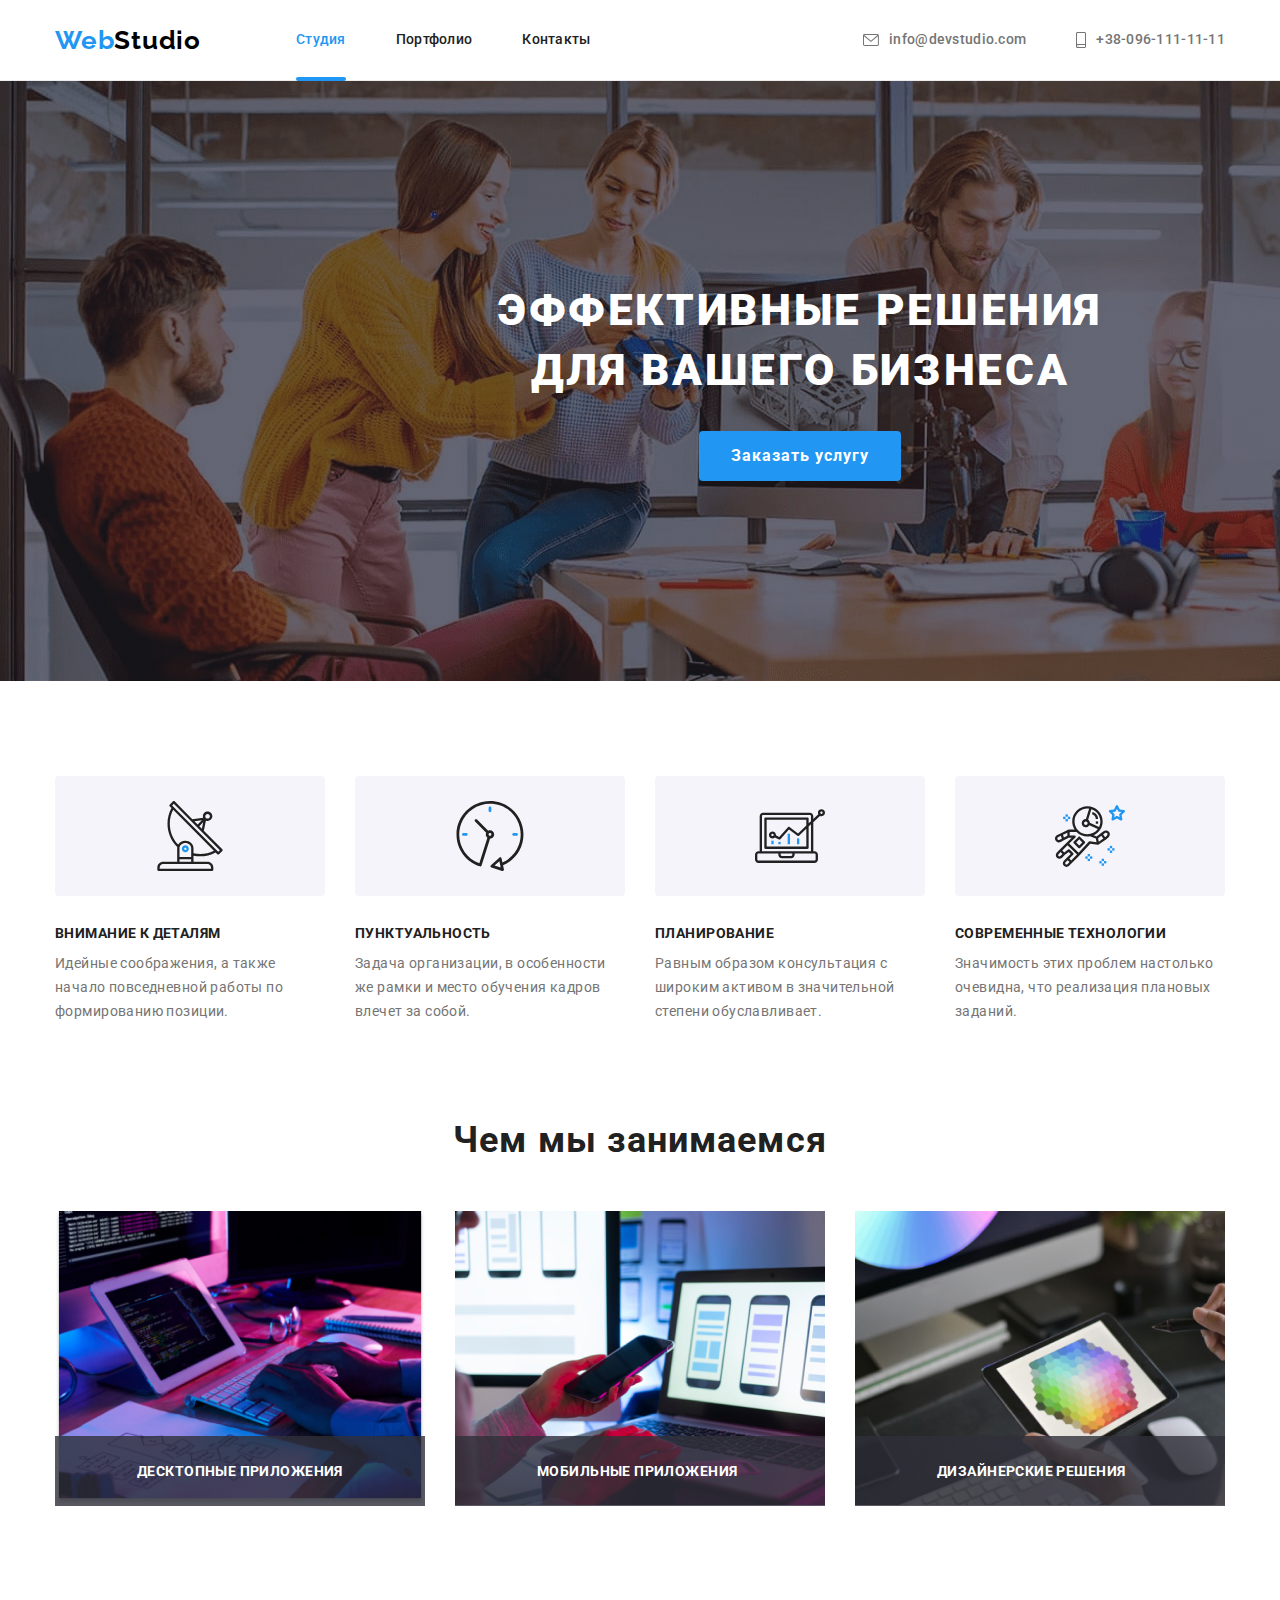
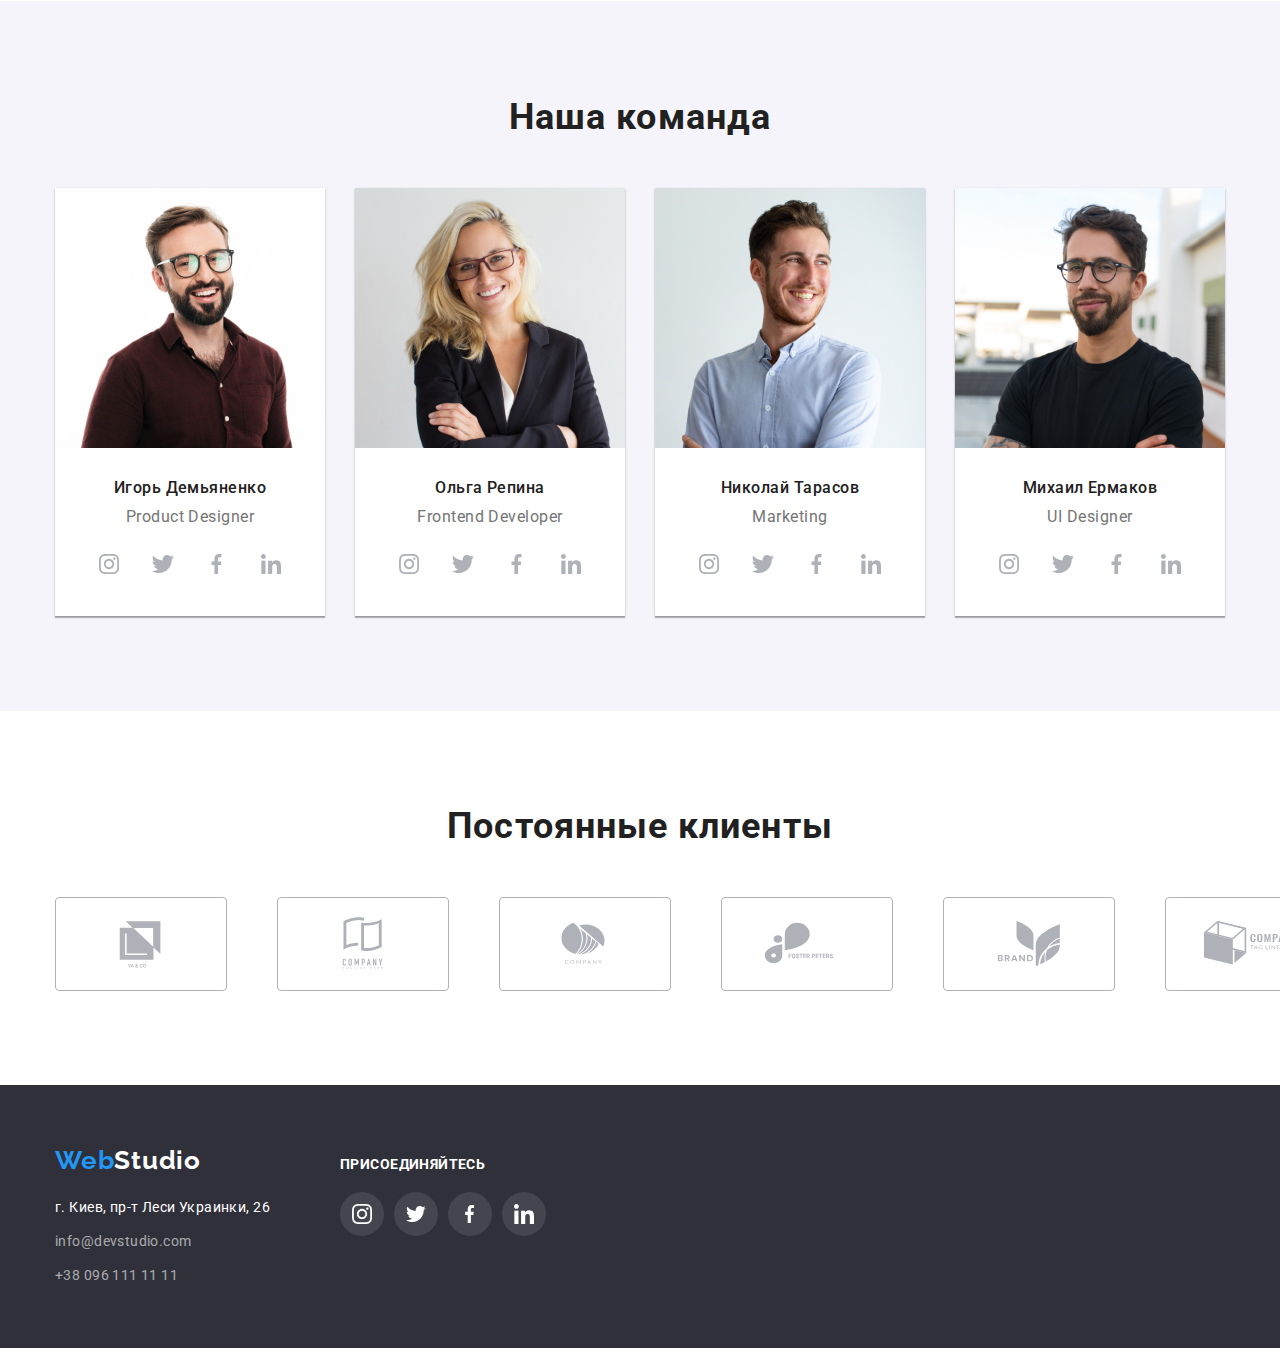
==== commit 9c56c159: "чем мы занимаемся" ====
--- a/index.html
+++ b/index.html
@@ -125,10 +125,8 @@
                 </h2>
                 <ul class="activity-list list">
                     <li class="activity-item">
-                        <div class="activity-overlay">
                             <img class="activity-item-img" src="./images/box1.jpg" alt="Разработка програмного обезпечения" width="370">
                             <p class="activity-item-text">Десктопные приложения</p>
-                        </div>
                     </li>
                     <li class="activity-item">
                         <img class="activity-item-img" src="./images/box2.jpg" alt="Разработка дизайна для мобильного приложения" width="370">
--- a/css/styles.css
+++ b/css/styles.css
@@ -352,6 +352,36 @@
   height: auto;
 }
 
+.activity-item::after{
+  display: block;
+  position: absolute;
+  content: "";
+  width: 100%;
+  height: 70px;
+  left: 0;
+  bottom: 0;
+  background-color: rgba(47, 48, 58, 0.8);;
+}
+
+.activity-item-text{
+  position: absolute;
+  bottom: 0;
+  left: 0;
+  padding: 27px 82px;
+  /* bottom: 27px;
+  left: 83px;  */
+  margin: 0;
+  font-weight: 700;
+  font-size: 14px;
+  line-height: 16px;
+  text-align: center;
+  letter-spacing: 0.03em;
+  text-transform: uppercase;
+  
+  color: #FFFFFF;
+  z-index: 10;
+}
+
 /*.activity-item-img:hover,
 .activity-item-img:focus{
   position: absolute;
@@ -360,7 +390,7 @@
    transition: ; 
 }*/
 
-.activity-item:hover .activity-overlay,
+/* .activity-item:hover .activity-overlay,
 .activity-item:focus .activity-overlay{
   transform: translatex(0);
 }
@@ -371,7 +401,7 @@
   left: 0;
   width: 100%;
   height: 25%;
-  background-color: rgba(47, 48, 58, 0.8);;
+  background-color: rgba(47, 48, 58, 0.8);
 
   transform: translatex(-100%);
   transition: transform 250ms ease;
@@ -381,14 +411,7 @@
   margin: 0;
   padding: 0;
   
-  font-weight: 700;
-  font-size: 14px;
-  line-height: 16px;
-  text-align: center;
-  letter-spacing: 0.03em;
-  text-transform: uppercase;
   
-  color: #FFFFFF;
 }
 
 .overlay code {
@@ -397,7 +420,7 @@
   border-radius: 2px;
   background-color: #fff;
   color: #2a2a2a;
-}
+} */
 
 
 /* ---forth section---*/
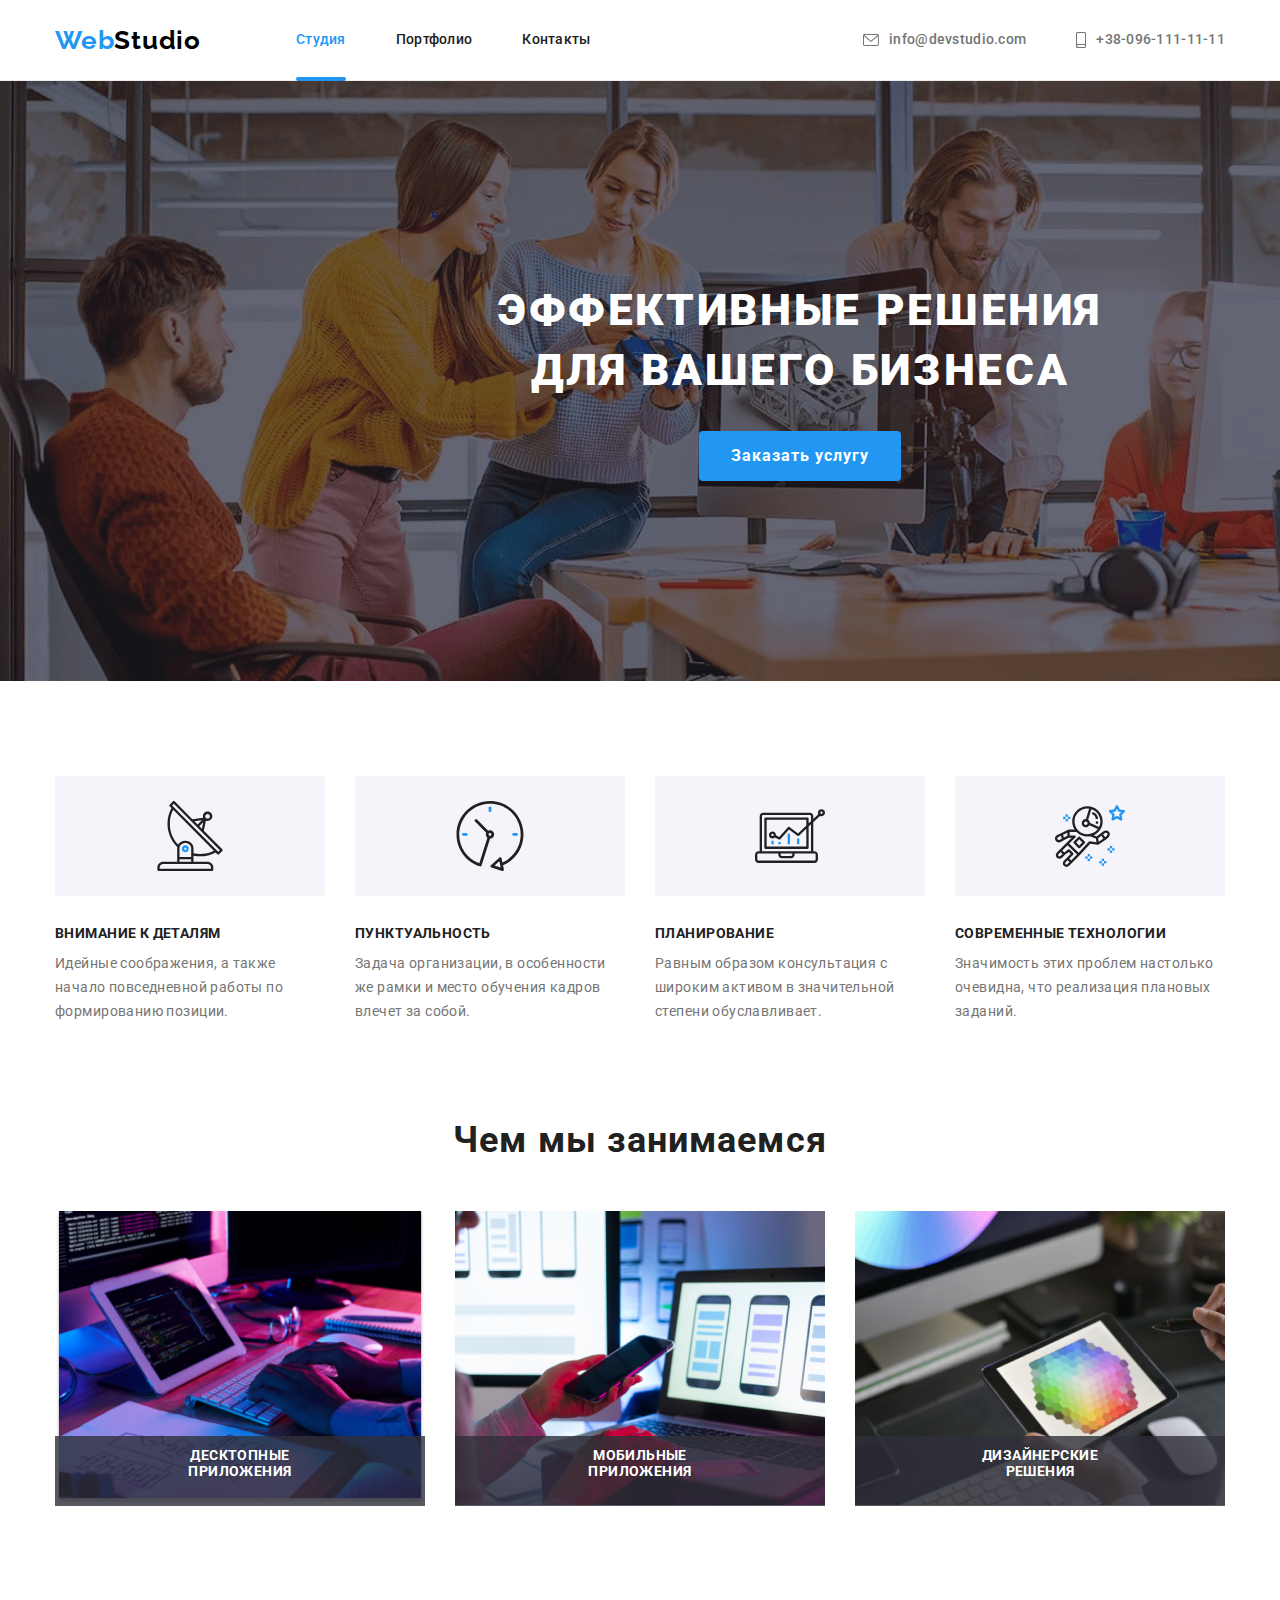
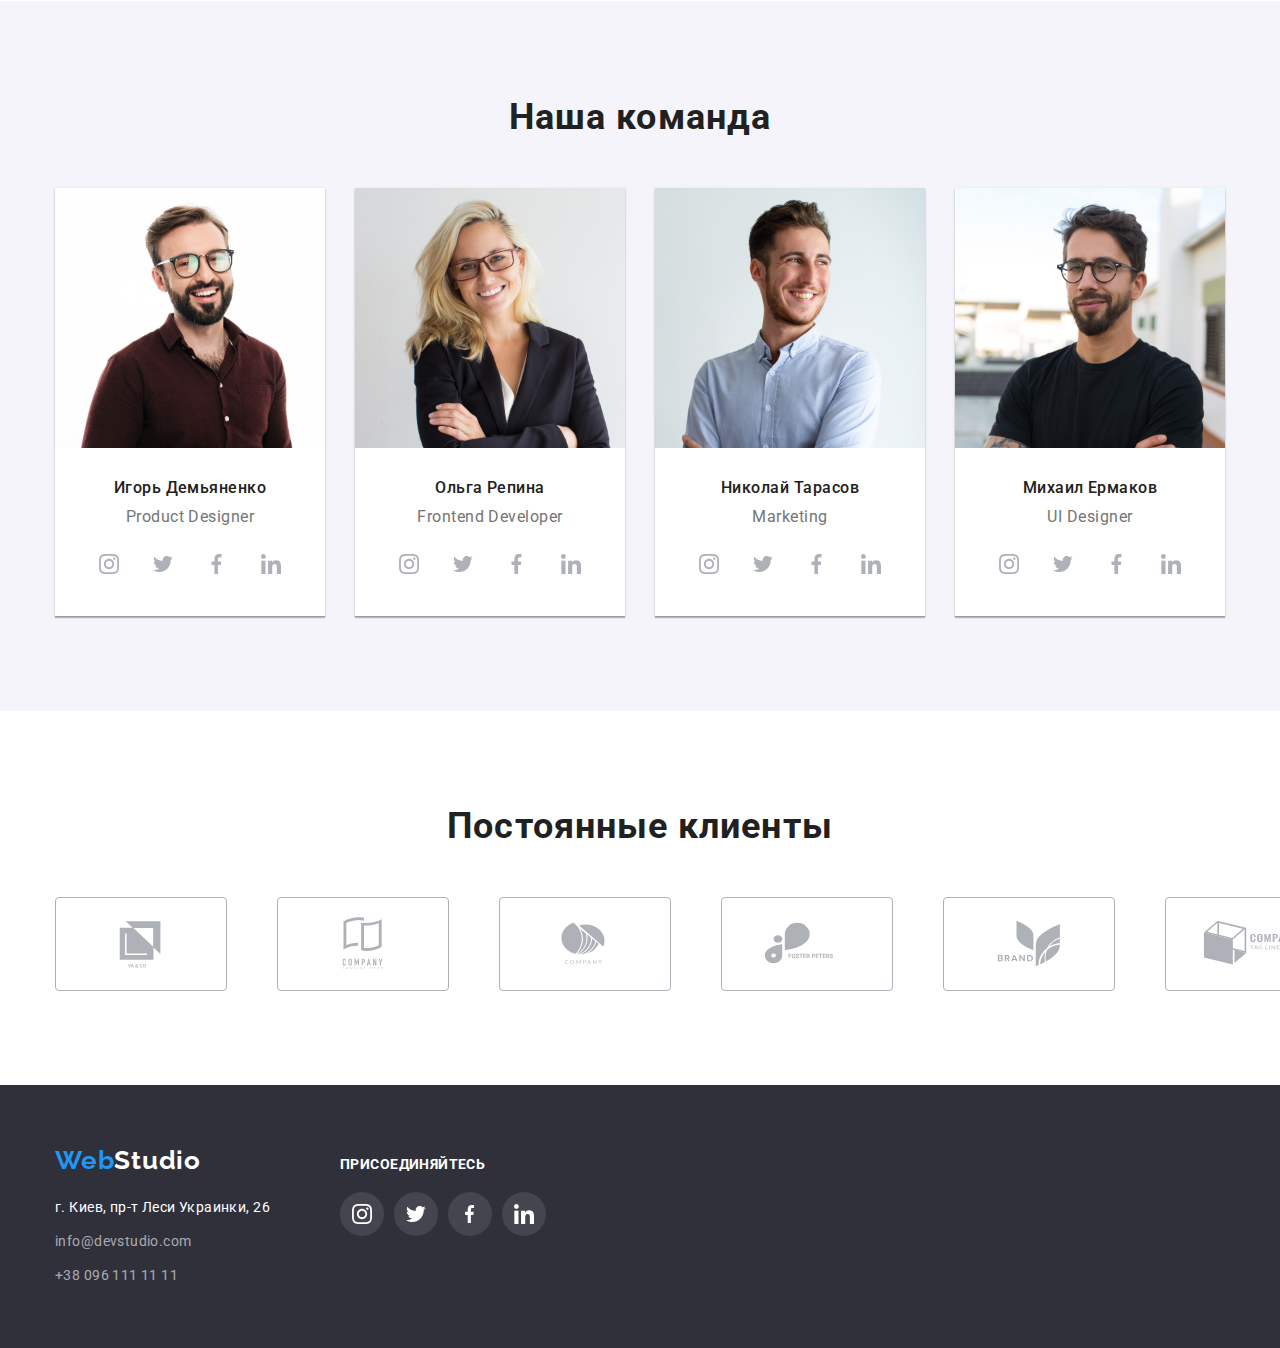
==== commit 92dfbf97: "afte mentor" ====
--- a/index.html
+++ b/index.html
@@ -67,7 +67,7 @@
                     Эффективные решения для вашего бизнеса
                 </h1>
                 <div class="button-wrapper">
-                    <button type="button" class="btn">Заказать услугу</button>
+                    <button type="button" class="btn" data-modal-open>Заказать услугу</button>
                 </div>
             </div>
         </section>
@@ -155,28 +155,28 @@
                             <ul class="team-item-soc-list list">
                                 <li class="team-item-soc-item">
                                     <a class="team-item-soc-link link" href="">
-                                        <svg class="team-item-soc-icon" widht="20" height="20">
+                                        <svg class="team-item-soc-icon">
                                             <use href="./images/icons/symbol-defs.svg#icon-instagram"></use>
                                         </svg>
                                     </a>
                                 </li>
                                 <li class="team-item-soc-item">
                                     <a class="team-item-soc-link link" href="">
-                                        <svg class="team-item-soc-icon" widht="20" height="20">
+                                        <svg class="team-item-soc-icon">
                                             <use href="./images/icons/symbol-defs.svg#icon-twitter"></use>
                                         </svg>
                                     </a>
                                 </li>
                                 <li class="team-item-soc-item">
                                     <a class="team-item-soc-link link" href="">
-                                        <svg class="team-item-soc-icon" widht="20" height="20">
+                                        <svg class="team-item-soc-icon">
                                             <use href="./images/icons/symbol-defs.svg#icon-facebook"></use>
                                         </svg>
                                     </a>
                                 </li>
                                 <li class="team-item-soc-item">
                                     <a class="team-item-soc-link link" href="">
-                                        <svg class="team-item-soc-icon" widht="20" height="20">
+                                        <svg class="team-item-soc-icon">
                                             <use href="./images/icons/symbol-defs.svg#icon-linkedin"></use>
                                         </svg>
                                     </a>
@@ -192,28 +192,28 @@
                             <ul class="team-item-soc-list list">
                                 <li class="team-item-soc-item">
                                     <a class="team-item-soc-link link" href="">
-                                        <svg class="team-item-soc-icon" widht="20" height="20">
+                                        <svg class="team-item-soc-icon">
                                             <use href="./images/icons/symbol-defs.svg#icon-instagram"></use>
                                         </svg>
                                     </a>
                                 </li>
                                 <li class="team-item-soc-item">
                                     <a class="team-item-soc-link link" href="">
-                                        <svg class="team-item-soc-icon" widht="20" height="20">
+                                        <svg class="team-item-soc-icon">
                                             <use href="./images/icons/symbol-defs.svg#icon-twitter"></use>
                                         </svg>
                                     </a>
                                 </li>
                                 <li class="team-item-soc-item">
                                     <a class="team-item-soc-link link" href="">
-                                        <svg class="team-item-soc-icon" widht="20" height="20">
+                                        <svg class="team-item-soc-icon">
                                             <use href="./images/icons/symbol-defs.svg#icon-facebook"></use>
                                         </svg>
                                     </a>
                                 </li>
                                 <li class="team-item-soc-item">
                                     <a class="team-item-soc-link link" href="">
-                                        <svg class="team-item-soc-icon" widht="20" height="20">
+                                        <svg class="team-item-soc-icon">
                                             <use href="./images/icons/symbol-defs.svg#icon-linkedin"></use>
                                         </svg>
                                     </a>
@@ -229,28 +229,28 @@
                             <ul class="team-item-soc-list list">
                                 <li class="team-item-soc-item">
                                     <a class="team-item-soc-link link" href="">
-                                        <svg class="team-item-soc-icon" widht="20" height="20">
+                                        <svg class="team-item-soc-icon">
                                             <use href="./images/icons/symbol-defs.svg#icon-instagram"></use>
                                         </svg>
                                     </a>
                                 </li>
                                 <li class="team-item-soc-item">
                                     <a class="team-item-soc-link link" href="">
-                                        <svg class="team-item-soc-icon" widht="20" height="20">
+                                        <svg class="team-item-soc-icon">
                                             <use href="./images/icons/symbol-defs.svg#icon-twitter"></use>
                                         </svg>
                                     </a>
                                 </li>
                                 <li class="team-item-soc-item">
                                     <a class="team-item-soc-link link" href="">
-                                        <svg class="team-item-soc-icon" widht="20" height="20">
+                                        <svg class="team-item-soc-icon">
                                             <use href="./images/icons/symbol-defs.svg#icon-facebook"></use>
                                         </svg>
                                     </a>
                                 </li>
                                 <li class="team-item-soc-item">
                                     <a class="team-item-soc-link link" href="">
-                                        <svg class="team-item-soc-icon" widht="20" height="20">
+                                        <svg class="team-item-soc-icon">
                                             <use href="./images/icons/symbol-defs.svg#icon-linkedin"></use>
                                         </svg>
                                     </a>
@@ -266,28 +266,28 @@
                             <ul class="team-item-soc-list list">
                                 <li class="team-item-soc-item">
                                     <a class="team-item-soc-link link" href="">
-                                        <svg class="team-item-soc-icon" widht="20" height="20">
+                                        <svg class="team-item-soc-icon">
                                             <use href="./images/icons/symbol-defs.svg#icon-instagram"></use>
                                         </svg>
                                     </a>
                                 </li>
                                 <li class="team-item-soc-item">
                                     <a class="team-item-soc-link link" href="">
-                                        <svg class="team-item-soc-icon" widht="20" height="20">
+                                        <svg class="team-item-soc-icon">
                                             <use href="./images/icons/symbol-defs.svg#icon-twitter"></use>
                                         </svg>
                                     </a>
                                 </li>
                                 <li class="team-item-soc-item">
                                     <a class="team-item-soc-link link" href="">
-                                        <svg class="team-item-soc-icon" widht="20" height="20">
+                                        <svg class="team-item-soc-icon">
                                             <use href="./images/icons/symbol-defs.svg#icon-facebook"></use>
                                         </svg>
                                     </a>
                                 </li>
                                 <li class="team-item-soc-item">
                                     <a class="team-item-soc-link link" href="">
-                                        <svg class="team-item-soc-icon" widht="20" height="20">
+                                        <svg class="team-item-soc-icon">
                                             <use href="./images/icons/symbol-defs.svg#icon-linkedin"></use>
                                         </svg>
                                     </a>
@@ -399,5 +399,14 @@
         </div>
     </footer>
 
-</body>
+    <div class="overlay is-hidden" data-modal>
+        <div class="modal">
+            <button type="button" class="modal-close" data-modal-close>
+                <svg  width="11" height="11">
+                    <use href="./images/icons/symbol-defs.svg#icon-cross" width="11" height="11"></use>
+                </svg>  
+            </button>
+        </div>
+    </div>
+    <script src="./js/modal.js"></script>
 </html>--- a/css/styles.css
+++ b/css/styles.css
@@ -58,6 +58,7 @@
 /* ---header---*/
 
 .container-nav {
+  /* position: fixed; */
   border-bottom: 1px solid rgba(236, 236, 236, 1);
 }
 
@@ -364,12 +365,12 @@
 }
 
 .activity-item-text{
+  
   position: absolute;
   bottom: 0;
-  left: 0;
+  left: 50%;
+  transform: translateX(-50%);
   padding: 27px 82px;
-  /* bottom: 27px;
-  left: 83px;  */
   margin: 0;
   font-weight: 700;
   font-size: 14px;
@@ -381,46 +382,6 @@
   color: #FFFFFF;
   z-index: 10;
 }
-
-/*.activity-item-img:hover,
-.activity-item-img:focus{
-  position: absolute;
-
-
-   transition: ; 
-}*/
-
-/* .activity-item:hover .activity-overlay,
-.activity-item:focus .activity-overlay{
-  transform: translatex(0);
-}
-
-.activity-overlay {
-  position: absolute;
-  bottom: 0;
-  left: 0;
-  width: 100%;
-  height: 25%;
-  background-color: rgba(47, 48, 58, 0.8);
-
-  transform: translatex(-100%);
-  transition: transform 250ms ease;
-}
-
-.overlay>p {
-  margin: 0;
-  padding: 0;
-  
-  
-}
-
-.overlay code {
-  display: inline-block;
-  padding: 2px 4px;
-  border-radius: 2px;
-  background-color: #fff;
-  color: #2a2a2a;
-} */
 
 
 /* ---forth section---*/
@@ -531,6 +492,8 @@
 
 .team-item-soc-icon{
   fill: currentColor;
+  width: 20px;
+  height: 20px;
 }
 
 .team-item-soc-link:hover,
@@ -545,9 +508,9 @@
   padding: 94px 0;
 }
 
-.container-clients{
-
-}
+/* .container-clients{
+
+} */
 
 .clients-list{
   display: flex;
@@ -584,8 +547,8 @@
   fill: currentColor;
 }
 
-.clients-list-item:hover,
-.clients-list-item:focus,
+/* .clients-list-item:hover,
+.clients-list-item:focus, */
 .clients-list-div:hover,
 .clients-list-div:focus{
   color: var(--focus-color-blue);
@@ -787,13 +750,28 @@
   transition: box-shadow 250ms cubic-bezier(0.4, 0, 0.2, 1);
 }
 
-.portf-list-item:focus,
-.portf-list-item:hover,
-.portf-list-link:hover, /*where? add box-shadow: 0 0 0 #FFF, 0 0 0 #FFF, 0 0 0 #FFF; transition: box-shadow 250ms cubic-bezier(0.4, 0, 0.2, 1);*/
+.portf-list-link{
+  box-shadow: 0 0 0 #FFF,
+  0 0 0 #FFF,
+  0 0 0 #FFF;
+  transition: box-shadow 250ms cubic-bezier(0.4, 0, 0.2, 1);
+}
+
+.portf-list-link:hover,
 .portf-list-link:focus{
   box-shadow: 0px 1px 1px rgba(0, 0, 0, 0.12),
   0px 4px 4px rgba(0, 0, 0, 0.06),
   1px 4px 6px rgba(0, 0, 0, 0.16);
+}
+
+.portf-list-link:hover .portf-list-item-imgp::before,
+.portf-list-link:focus .portf-list-item-imgp::before {
+  transform: translatey(0px);
+}
+
+.portf-list-link:hover .portf-list-item-p,
+.portf-list-link:focus .portf-list-item-p {
+  transform: translatey(0px);
 }
 
  .portf-list-item-imgp{
@@ -831,14 +809,6 @@
 
   transform: translatey(294px);
   transition: transform 250ms cubic-bezier(0.4, 0, 0.2, 1);
-}
-
-.portf-list-item:hover .portf-list-item-imgp::before {
-  transform: translatey(0px);
-}
-
-.portf-list-item:hover .portf-list-item-p{
-  transform: translatey(0px);
 }
 
 .portf-list-item-img{
@@ -871,3 +841,55 @@
   margin: 0;
 }
 
+.overlay{
+  position: fixed;
+  top: 0;
+  width: 100%;
+  height: 100%;
+  background-color: rgba(0, 0, 0, 0.2);
+
+  transition: opacity 250ms cubic-bezier(0.4, 0, 0.2, 1),
+              visibility 250ms cubic-bezier(0.4, 0, 0.2, 1);
+}
+
+.overlay.is-hidden .modal{
+  transform: translate(0) scale(0);
+}
+
+.modal{
+  position: absolute;
+  left: 50%;
+  top: 50%;
+  transform: translate(-50%, -50%) scale(1);
+  width: 528px;
+  min-height: 581px;
+  
+  background-color: #FFFFFF;
+  box-shadow: 0px 1px 3px rgba(0, 0, 0, 0.12),
+  0px 1px 1px rgba(0, 0, 0, 0.14),
+  0px 2px 1px rgba(0, 0, 0, 0.2);
+  border-radius: 4px;
+
+  transition: transform 250ms cubic-bezier(0.4, 0, 0.2, 1);
+}
+
+.modal-close{
+  position: absolute;
+  width: 30px;
+  height: 30px;
+  right: 8px;
+  top: 8px;
+
+  fill: currentColor;
+  
+  background: transparent;
+  border: 1px solid rgba(0, 0, 0, 0.1);
+  border-radius: 50%;
+  cursor: pointer;
+}
+
+.is-hidden{
+  opacity: 0;
+  pointer-events: none;
+  visibility: hidden;
+}